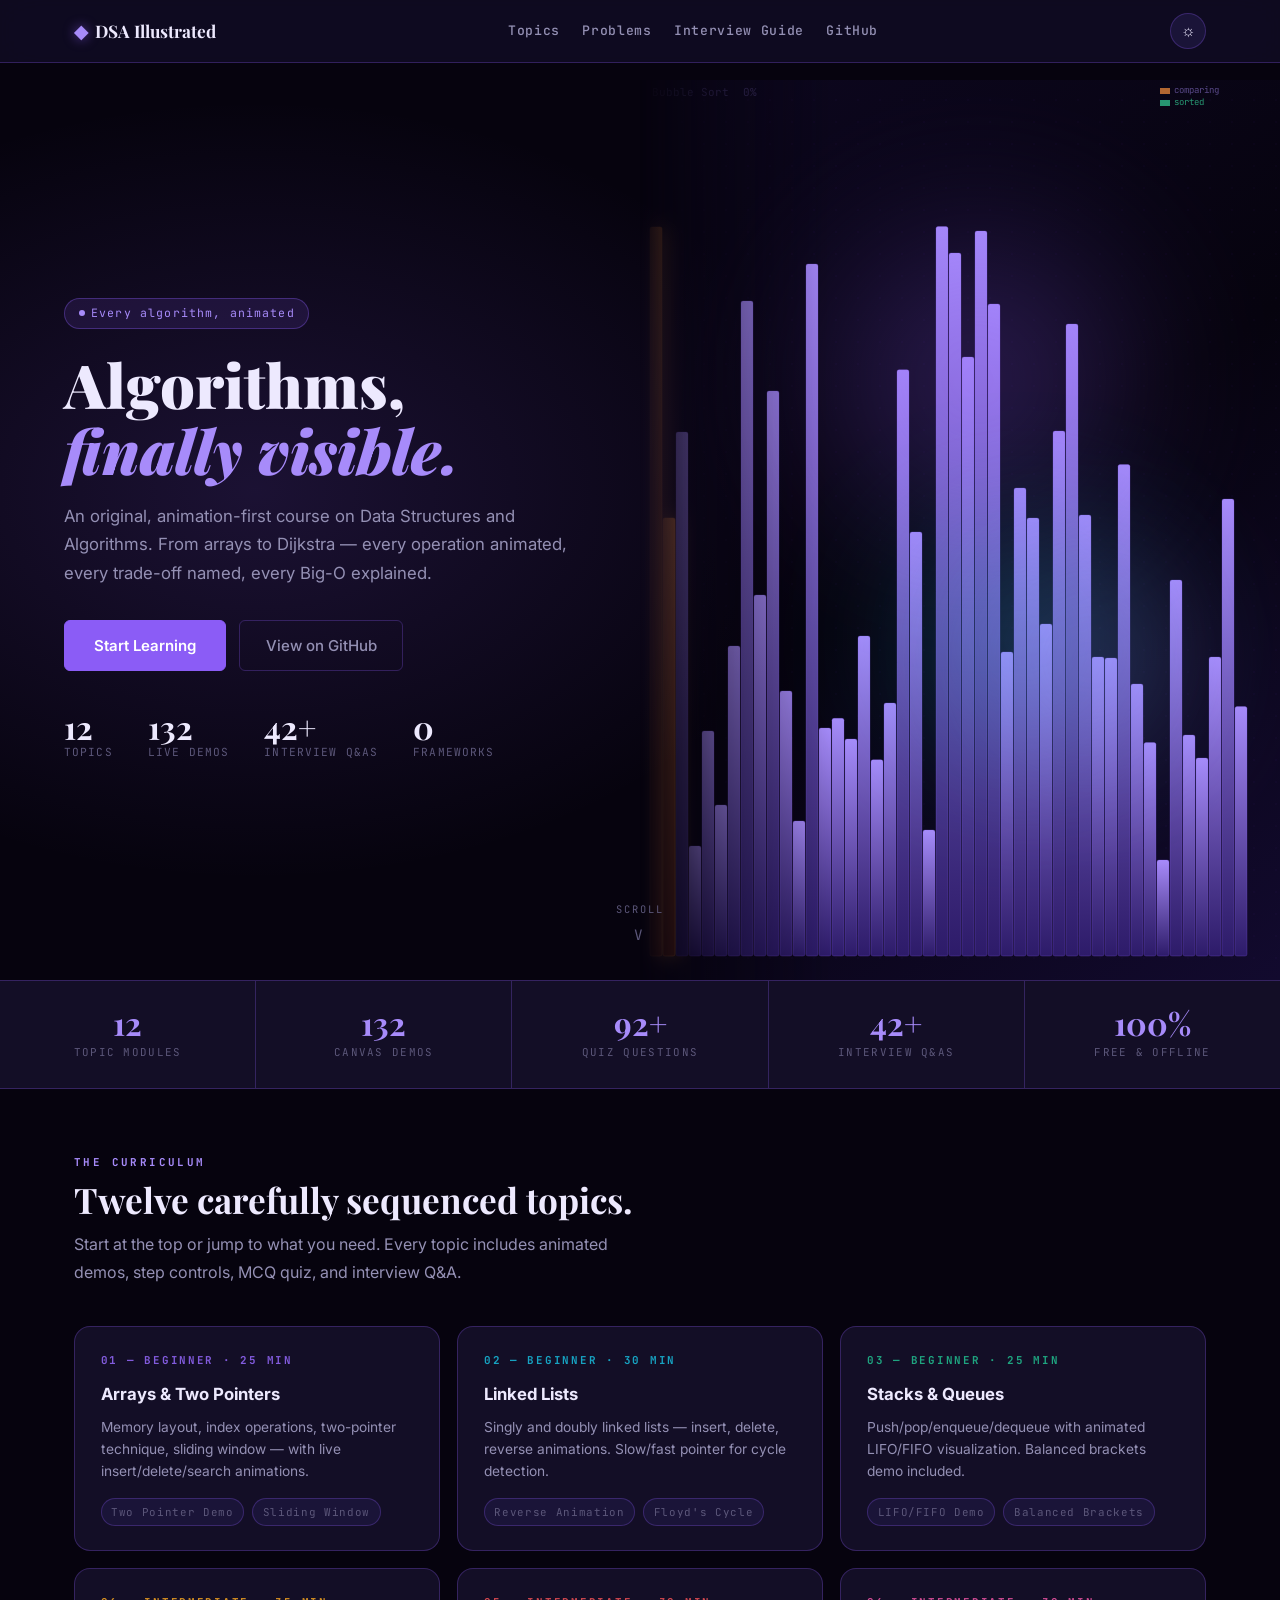
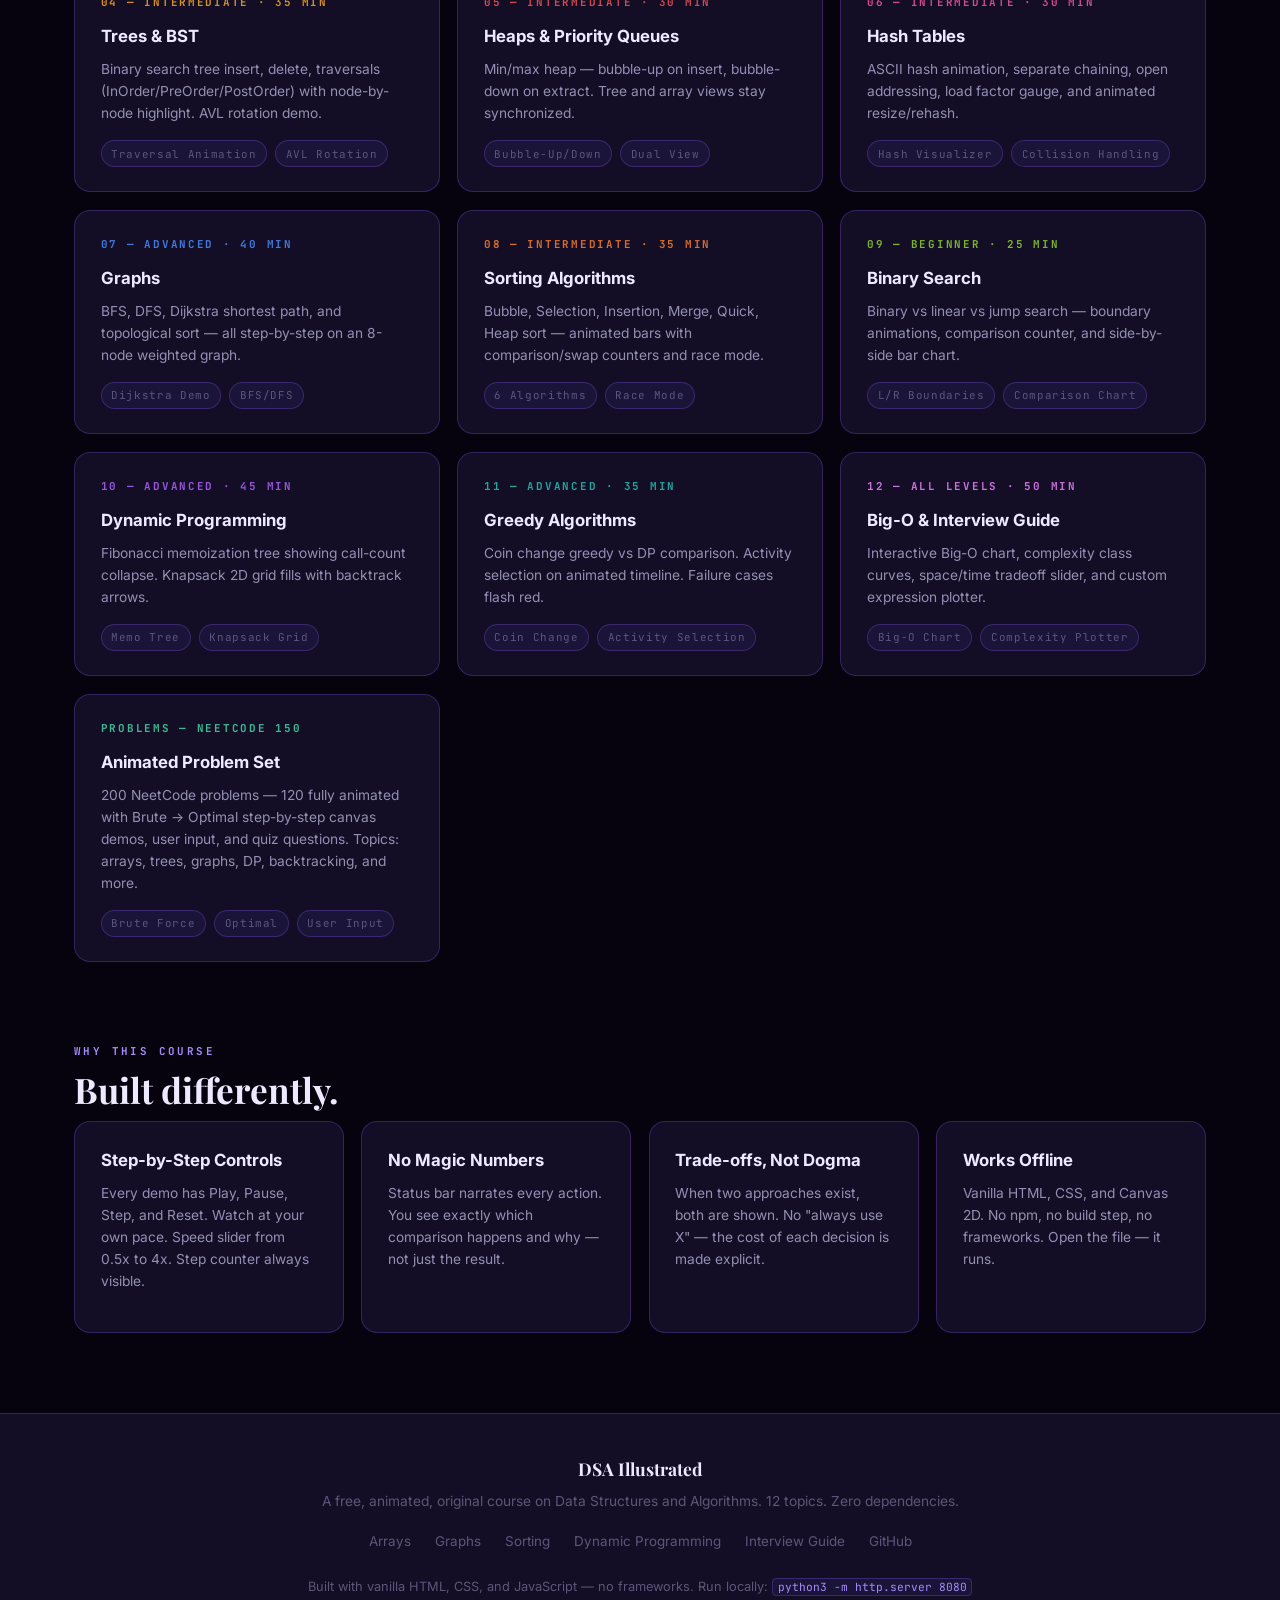
==== index.html @ a9638abc "Add P111–P120: Batch 2 — Trees, Linked List, Backtracking, Heap, Deque Validate BST, LCA Binary Tree" ====
<!DOCTYPE html>
<html lang="en">
<head>
  <meta charset="UTF-8">
  <meta name="viewport" content="width=device-width, initial-scale=1.0">
  <title>DSA Illustrated — Interactive Data Structures &amp; Algorithms Course</title>
  <meta name="description" content="Learn DSA through animated canvas demos. 12 topics, every algorithm visualized, step by step. No frameworks.">
  <script>try{var t=localStorage.getItem('dsa-theme')||'dark';document.documentElement.setAttribute('data-theme',t)}catch(e){document.documentElement.setAttribute('data-theme','dark')}</script>
  <link rel="stylesheet" href="css/style.css">
</head>
<body>

<div class="reading-progress" id="reading-progress"></div>

<nav class="navbar">
  <div class="navbar-inner">
    <a class="navbar-brand" href="index.html">
      <span class="brand-icon" style="font-size:1.1rem;color:var(--primary-soft)">&#9670;</span>
      DSA Illustrated
    </a>
    <div class="navbar-links">
      <a href="#topics">Topics</a>
      <a href="problems.html">Problems</a>
      <a href="topics/12-interview-guide.html">Interview Guide</a>
      <a href="https://github.com/sridhar-3009/DSA-Course" target="_blank">GitHub</a>
    </div>
    <div class="navbar-actions">
      <button class="btn-icon" id="theme-toggle" title="Toggle theme">&#9788;</button>
    </div>
  </div>
</nav>

<section class="hero">
  <div class="hero-inner">
    <div class="hero-badge">
      <span class="hero-badge-dot"></span>
      Every algorithm, animated
    </div>
    <h1>Algorithms,<br><em>finally visible.</em></h1>
    <p class="hero-sub">An original, animation-first course on Data Structures and Algorithms. From arrays to Dijkstra — every operation animated, every trade-off named, every Big-O explained.</p>
    <div class="hero-ctas">
      <a href="#topics" class="btn-primary">Start Learning</a>
      <a href="https://github.com/sridhar-3009/DSA-Course" class="btn-outline" target="_blank">View on GitHub</a>
    </div>
    <div class="hero-stats">
      <div>
        <div class="hero-stat-val">12</div>
        <div class="hero-stat-label">Topics</div>
      </div>
      <div>
        <div class="hero-stat-val">132</div>
        <div class="hero-stat-label">Live Demos</div>
      </div>
      <div>
        <div class="hero-stat-val">42+</div>
        <div class="hero-stat-label">Interview Q&amp;As</div>
      </div>
      <div>
        <div class="hero-stat-val">0</div>
        <div class="hero-stat-label">Frameworks</div>
      </div>
    </div>
  </div>
  <div class="hero-3d-panel">
    <canvas id="hero-canvas" aria-hidden="true"></canvas>
    <div class="hero-orbs" aria-hidden="true">
      <div class="hero-orb orb-1"></div>
      <div class="hero-orb orb-2"></div>
      <div class="hero-orb orb-3"></div>
    </div>
  </div>
  <div class="scroll-hint">Scroll</div>
</section>

<div class="stats-bar">
  <div class="stat-item"><span class="stat-num">12</span><span class="stat-txt">Topic Modules</span></div>
  <div class="stat-item"><span class="stat-num">132</span><span class="stat-txt">Canvas Demos</span></div>
  <div class="stat-item"><span class="stat-num">92+</span><span class="stat-txt">Quiz Questions</span></div>
  <div class="stat-item"><span class="stat-num">42+</span><span class="stat-txt">Interview Q&amp;As</span></div>
  <div class="stat-item"><span class="stat-num">100%</span><span class="stat-txt">Free &amp; Offline</span></div>
</div>

<section class="curriculum-section" id="topics">
  <div class="curriculum-label">The Curriculum</div>
  <h2 class="curriculum-title">Twelve carefully sequenced topics.</h2>
  <p class="curriculum-sub">Start at the top or jump to what you need. Every topic includes animated demos, step controls, MCQ quiz, and interview Q&amp;A.</p>

  <div class="course-grid">

    <a href="topics/01-arrays.html" class="course-card" style="--card-color:#8B5CF6">
      <div class="card-num">01 &mdash; Beginner &middot; 25 min</div>
      <div class="card-title">Arrays &amp; Two Pointers</div>
      <p class="card-desc">Memory layout, index operations, two-pointer technique, sliding window — with live insert/delete/search animations.</p>
      <div class="card-meta">
        <span class="card-tag">Two Pointer Demo</span>
        <span class="card-tag">Sliding Window</span>
      </div>
    </a>

    <a href="topics/02-linked-list.html" class="course-card" style="--card-color:#06B6D4">
      <div class="card-num">02 &mdash; Beginner &middot; 30 min</div>
      <div class="card-title">Linked Lists</div>
      <p class="card-desc">Singly and doubly linked lists — insert, delete, reverse animations. Slow/fast pointer for cycle detection.</p>
      <div class="card-meta">
        <span class="card-tag">Reverse Animation</span>
        <span class="card-tag">Floyd's Cycle</span>
      </div>
    </a>

    <a href="topics/03-stack-queue.html" class="course-card" style="--card-color:#10B981">
      <div class="card-num">03 &mdash; Beginner &middot; 25 min</div>
      <div class="card-title">Stacks &amp; Queues</div>
      <p class="card-desc">Push/pop/enqueue/dequeue with animated LIFO/FIFO visualization. Balanced brackets demo included.</p>
      <div class="card-meta">
        <span class="card-tag">LIFO/FIFO Demo</span>
        <span class="card-tag">Balanced Brackets</span>
      </div>
    </a>

    <a href="topics/04-trees.html" class="course-card" style="--card-color:#F59E0B">
      <div class="card-num">04 &mdash; Intermediate &middot; 35 min</div>
      <div class="card-title">Trees &amp; BST</div>
      <p class="card-desc">Binary search tree insert, delete, traversals (InOrder/PreOrder/PostOrder) with node-by-node highlight. AVL rotation demo.</p>
      <div class="card-meta">
        <span class="card-tag">Traversal Animation</span>
        <span class="card-tag">AVL Rotation</span>
      </div>
    </a>

    <a href="topics/05-heaps.html" class="course-card" style="--card-color:#EF4444">
      <div class="card-num">05 &mdash; Intermediate &middot; 30 min</div>
      <div class="card-title">Heaps &amp; Priority Queues</div>
      <p class="card-desc">Min/max heap — bubble-up on insert, bubble-down on extract. Tree and array views stay synchronized.</p>
      <div class="card-meta">
        <span class="card-tag">Bubble-Up/Down</span>
        <span class="card-tag">Dual View</span>
      </div>
    </a>

    <a href="topics/06-hash-tables.html" class="course-card" style="--card-color:#EC4899">
      <div class="card-num">06 &mdash; Intermediate &middot; 30 min</div>
      <div class="card-title">Hash Tables</div>
      <p class="card-desc">ASCII hash animation, separate chaining, open addressing, load factor gauge, and animated resize/rehash.</p>
      <div class="card-meta">
        <span class="card-tag">Hash Visualizer</span>
        <span class="card-tag">Collision Handling</span>
      </div>
    </a>

    <a href="topics/07-graphs.html" class="course-card" style="--card-color:#3B82F6">
      <div class="card-num">07 &mdash; Advanced &middot; 40 min</div>
      <div class="card-title">Graphs</div>
      <p class="card-desc">BFS, DFS, Dijkstra shortest path, and topological sort — all step-by-step on an 8-node weighted graph.</p>
      <div class="card-meta">
        <span class="card-tag">Dijkstra Demo</span>
        <span class="card-tag">BFS/DFS</span>
      </div>
    </a>

    <a href="topics/08-sorting.html" class="course-card" style="--card-color:#F97316">
      <div class="card-num">08 &mdash; Intermediate &middot; 35 min</div>
      <div class="card-title">Sorting Algorithms</div>
      <p class="card-desc">Bubble, Selection, Insertion, Merge, Quick, Heap sort — animated bars with comparison/swap counters and race mode.</p>
      <div class="card-meta">
        <span class="card-tag">6 Algorithms</span>
        <span class="card-tag">Race Mode</span>
      </div>
    </a>

    <a href="topics/09-binary-search.html" class="course-card" style="--card-color:#84CC16">
      <div class="card-num">09 &mdash; Beginner &middot; 25 min</div>
      <div class="card-title">Binary Search</div>
      <p class="card-desc">Binary vs linear vs jump search — boundary animations, comparison counter, and side-by-side bar chart.</p>
      <div class="card-meta">
        <span class="card-tag">L/R Boundaries</span>
        <span class="card-tag">Comparison Chart</span>
      </div>
    </a>

    <a href="topics/10-dynamic-programming.html" class="course-card" style="--card-color:#A855F7">
      <div class="card-num">10 &mdash; Advanced &middot; 45 min</div>
      <div class="card-title">Dynamic Programming</div>
      <p class="card-desc">Fibonacci memoization tree showing call-count collapse. Knapsack 2D grid fills with backtrack arrows.</p>
      <div class="card-meta">
        <span class="card-tag">Memo Tree</span>
        <span class="card-tag">Knapsack Grid</span>
      </div>
    </a>

    <a href="topics/11-greedy.html" class="course-card" style="--card-color:#14B8A6">
      <div class="card-num">11 &mdash; Advanced &middot; 35 min</div>
      <div class="card-title">Greedy Algorithms</div>
      <p class="card-desc">Coin change greedy vs DP comparison. Activity selection on animated timeline. Failure cases flash red.</p>
      <div class="card-meta">
        <span class="card-tag">Coin Change</span>
        <span class="card-tag">Activity Selection</span>
      </div>
    </a>

    <a href="topics/12-interview-guide.html" class="course-card" style="--card-color:#E879F9">
      <div class="card-num">12 &mdash; All Levels &middot; 50 min</div>
      <div class="card-title">Big-O &amp; Interview Guide</div>
      <p class="card-desc">Interactive Big-O chart, complexity class curves, space/time tradeoff slider, and custom expression plotter.</p>
      <div class="card-meta">
        <span class="card-tag">Big-O Chart</span>
        <span class="card-tag">Complexity Plotter</span>
      </div>
    </a>

    <a href="problems.html" class="course-card" style="--card-color:#34D399">
      <div class="card-num">Problems &mdash; NeetCode 150</div>
      <div class="card-title">Animated Problem Set</div>
      <p class="card-desc">200 NeetCode problems — 120 fully animated with Brute → Optimal step-by-step canvas demos, user input, and quiz questions. Topics: arrays, trees, graphs, DP, backtracking, and more.</p>
      <div class="card-meta">
        <span class="card-tag">Brute Force</span>
        <span class="card-tag">Optimal</span>
        <span class="card-tag">User Input</span>
      </div>
    </a>

  </div>
</section>

<section class="curriculum-section" style="padding-top:0">
  <div class="curriculum-label">Why This Course</div>
  <h2 class="curriculum-title">Built differently.</h2>
  <div class="course-grid" style="grid-template-columns:repeat(auto-fill,minmax(240px,1fr))">
    <div class="course-card" style="--card-color:#8B5CF6">
      <div class="card-title">Step-by-Step Controls</div>
      <p class="card-desc">Every demo has Play, Pause, Step, and Reset. Watch at your own pace. Speed slider from 0.5x to 4x. Step counter always visible.</p>
    </div>
    <div class="course-card" style="--card-color:#8B5CF6">
      <div class="card-title">No Magic Numbers</div>
      <p class="card-desc">Status bar narrates every action. You see exactly which comparison happens and why — not just the result.</p>
    </div>
    <div class="course-card" style="--card-color:#8B5CF6">
      <div class="card-title">Trade-offs, Not Dogma</div>
      <p class="card-desc">When two approaches exist, both are shown. No "always use X" — the cost of each decision is made explicit.</p>
    </div>
    <div class="course-card" style="--card-color:#8B5CF6">
      <div class="card-title">Works Offline</div>
      <p class="card-desc">Vanilla HTML, CSS, and Canvas 2D. No npm, no build step, no frameworks. Open the file — it runs.</p>
    </div>
  </div>
</section>

<footer class="site-footer">
  <div class="footer-brand">DSA Illustrated</div>
  <p class="footer-sub">A free, animated, original course on Data Structures and Algorithms. 12 topics. Zero dependencies.</p>
  <div class="footer-links">
    <a href="topics/01-arrays.html">Arrays</a>
    <a href="topics/07-graphs.html">Graphs</a>
    <a href="topics/08-sorting.html">Sorting</a>
    <a href="topics/10-dynamic-programming.html">Dynamic Programming</a>
    <a href="topics/12-interview-guide.html">Interview Guide</a>
    <a href="https://github.com/sridhar-3009/DSA-Course" target="_blank">GitHub</a>
  </div>
  <p style="margin-top:1.4rem;font-size:0.8rem;color:var(--text-muted)">
    Built with vanilla HTML, CSS, and JavaScript &mdash; no frameworks.
    Run locally: <code>python3 -m http.server 8080</code>
  </p>
</footer>

<script src="js/main.js"></script>
</body>
</html>
---- css/style.css ----
/* =============================================================
   DSA Illustrated — style.css  v1.0
   Animation-first dark course. Primary #8B5CF6 violet.
   Playfair Display + Inter + JetBrains Mono.
   ============================================================= */
@import url('https://fonts.googleapis.com/css2?family=Playfair+Display:ital,wght@0,400;0,600;0,700;0,900;1,400;1,700&family=Inter:wght@300;400;500;600;700&family=JetBrains+Mono:wght@300;400;500;700&display=swap');

:root {
  --bg:          #06030e;
  --surface:     #130e26;
  --surface-2:   #1a1438;
  --surface-3:   #22184a;
  --primary:        #8B5CF6;
  --primary-soft:   #A78BFA;
  --primary-faint:  rgba(139,92,246,0.12);
  --secondary:  #F59E0B;
  --accent:     #10B981;
  --error:      #EF4444;
  --text:       #EDE9FE;
  --text-soft:  #9490B4;
  --text-muted: #5C577A;
  --border:         rgba(139,92,246,0.28);
  --border-hi:      rgba(167,139,250,0.55);
  --shadow-sm:  0 2px 10px rgba(0,0,0,0.6);
  --shadow-md:  0 8px 28px rgba(0,0,0,0.7);
  --shadow-lg:  0 20px 56px rgba(139,92,246,0.28);
  --glow:       0 0 20px rgba(139,92,246,0.4);
  --font-display: 'Playfair Display', Georgia, serif;
  --font-head:    'Playfair Display', Georgia, serif;
  --font-body:    'Inter', system-ui, sans-serif;
  --font-code:    'JetBrains Mono', 'Fira Code', monospace;
  --font-mono:    'JetBrains Mono', 'Fira Code', monospace;
  --radius:    10px;
  --radius-sm: 6px;
  --radius-lg: 16px;
  --transition: 0.3s cubic-bezier(0.22,1,0.36,1);
  --topic-color: #8B5CF6;
}

[data-theme="light"] {
  --bg:        #f5f3ff;
  --surface:   #ffffff;
  --surface-2: #f0ecff;
  --surface-3: #e8e3fa;
  --border:    rgba(139,92,246,0.18);
  --border-hi: rgba(139,92,246,0.4);
  --text:      #1a1535;
  --text-soft: #4a4668;
  --text-muted:#8884a0;
  --shadow-sm: 0 2px 8px rgba(33,29,53,0.07);
  --shadow-md: 0 8px 24px rgba(33,29,53,0.11);
  --shadow-lg: 0 20px 48px rgba(139,92,246,0.16);
  --primary-faint: rgba(139,92,246,0.08);
  --glow:      0 0 16px rgba(139,92,246,0.2);
}

*, *::before, *::after { box-sizing: border-box; margin: 0; padding: 0; }
html { scroll-behavior: smooth; }
body {
  font-family: var(--font-body);
  background: var(--bg);
  color: var(--text);
  line-height: 1.72;
  -webkit-font-smoothing: antialiased;
  overflow-x: hidden;
  transition: background 0.4s ease, color 0.4s ease;
}
h1,h2,h3,h4 { font-family: var(--font-head); line-height: 1.2; }
a { color: var(--primary-soft); text-decoration: none; }
a:hover { color: var(--primary-soft); }
img,svg { max-width: 100%; }
table { border-collapse: collapse; width: 100%; }
code {
  font-family: var(--font-mono); font-size: 0.88em;
  background: var(--surface-2); border: 1px solid var(--border);
  padding: 0.1em 0.4em; border-radius: 4px; color: var(--primary-soft);
}
::selection { background: var(--primary); color: #fff; }

.reading-progress {
  position: fixed; top: 0; left: 0;
  height: 2px; width: 0%;
  background: linear-gradient(90deg, var(--primary), var(--secondary));
  z-index: 1001;
  border-radius: 0 2px 2px 0;
  box-shadow: 0 0 14px var(--primary), 0 0 28px rgba(139,92,246,0.4);
  transition: width 80ms linear;
}

.navbar {
  position: fixed; top: 0; left: 0; right: 0; z-index: 1000;
  background: color-mix(in srgb, var(--surface) 72%, transparent);
  backdrop-filter: blur(20px) saturate(180%);
  -webkit-backdrop-filter: blur(20px) saturate(180%);
  border-bottom: 1px solid var(--border);
  transition: background var(--transition);
}
.navbar-inner {
  max-width: 1180px; margin: 0 auto;
  padding: 0.8rem 1.5rem;
  display: flex; align-items: center; justify-content: space-between; gap: 1rem;
}
.navbar-brand {
  font-family: var(--font-head); font-weight: 700; font-size: 1.08rem;
  color: var(--text); display: flex; align-items: center; gap: 0.45rem;
  white-space: nowrap;
}
.brand-icon { filter: drop-shadow(0 0 6px rgba(139,92,246,0.6)); }
.navbar-links { display: flex; align-items: center; gap: 1.4rem; }
.navbar-links a {
  font-family: var(--font-mono); font-size: 0.82rem; letter-spacing: 0.05em;
  color: var(--text-soft); font-weight: 500;
  transition: color var(--transition);
  position: relative;
}
.navbar-links a::after {
  content: ''; position: absolute; left: 0; bottom: -3px;
  width: 0; height: 1px; background: var(--primary-soft);
  transition: width var(--transition);
}
.navbar-links a:hover { color: var(--primary-soft); }
.navbar-links a:hover::after { width: 100%; }
.btn-icon {
  background: var(--surface-2); border: 1px solid var(--border);
  border-radius: 50%; width: 36px; height: 36px; cursor: pointer;
  display: grid; place-items: center; font-size: 1rem;
  transition: transform var(--transition), box-shadow var(--transition);
  color: var(--text);
}
.btn-icon:hover { transform: rotate(22deg) scale(1.1); box-shadow: 0 0 14px var(--primary); }

.reveal {
  opacity: 0;
  transform: translateY(28px);
  transition: opacity 0.65s ease, transform 0.65s cubic-bezier(0.22,1,0.36,1);
}
.reveal.visible { opacity: 1; transform: none; }

.container {
  max-width: 820px; margin: 0 auto; padding: 0 1.4rem;
  padding-top: 5rem;
}

.breadcrumb {
  font-family: var(--font-mono); font-size: 0.72rem; letter-spacing: 0.08em;
  color: var(--text-muted); margin: 1.2rem 0 0.6rem;
}
.breadcrumb a { color: var(--text-muted); }
.breadcrumb a:hover { color: var(--primary-soft); }
.breadcrumb-sep { margin: 0 0.4rem; opacity: 0.5; }

.topic-header {
  padding: 2rem 0 1.6rem;
  border-bottom: 1px solid var(--border);
  margin-bottom: 2.4rem;
}
.topic-badge {
  display: inline-block;
  font-family: var(--font-mono); font-size: 0.68rem; font-weight: 700;
  letter-spacing: 0.22em; text-transform: uppercase;
  color: var(--topic-color);
  background: color-mix(in srgb, var(--topic-color) 12%, transparent);
  border: 1px solid color-mix(in srgb, var(--topic-color) 35%, transparent);
  padding: 0.25rem 0.8rem; border-radius: 999px; margin-bottom: 0.9rem;
}
.topic-header h1 {
  font-size: clamp(2rem, 5vw, 3.2rem);
  font-weight: 700; line-height: 1.1;
  color: var(--text); margin-bottom: 0.7rem;
}
.topic-header h1 .accent { color: var(--topic-color); font-style: italic; }
.subtitle {
  font-size: 1.05rem; color: var(--text-soft); line-height: 1.7;
  max-width: 66ch; margin-bottom: 1rem;
}
.topic-meta { display: flex; gap: 0.5rem; flex-wrap: wrap; margin: 0.8rem 0; }
.tag {
  font-family: var(--font-mono); font-size: 0.73rem; letter-spacing: 0.06em;
  color: var(--text-soft); background: var(--surface-2);
  border: 1px solid var(--border); padding: 0.25rem 0.7rem;
  border-radius: 999px;
}
.company-badges { display: flex; flex-wrap: wrap; gap: 0.5rem; margin: 0.8rem 0; }
.badge {
  font-family: var(--font-mono); font-size: 0.72rem; font-weight: 600;
  letter-spacing: 0.05em; color: var(--text-soft);
  background: var(--surface-2); border: 1px solid var(--border);
  padding: 0.28rem 0.72rem; border-radius: 999px;
  transition: border-color var(--transition), color var(--transition);
}
.badge:hover { border-color: var(--primary-soft); color: var(--primary-soft); }

.at-a-glance {
  background: var(--primary-faint);
  border: 1px solid var(--border-hi);
  border-radius: var(--radius);
  padding: 1.4rem 1.6rem;
  margin: 0 0 2.2rem;
}
.at-a-glance h3 {
  font-family: var(--font-mono); font-size: 0.75rem; letter-spacing: 0.18em;
  text-transform: uppercase; color: var(--primary-soft); margin-bottom: 0.85rem;
}
.at-a-glance ul { list-style: none; display: flex; flex-direction: column; gap: 0.45rem; }
.at-a-glance li {
  font-size: 0.93rem; color: var(--text-soft); line-height: 1.6;
  padding-left: 1.2em; position: relative;
}
.at-a-glance li::before { content: '->'; position: absolute; left: 0; color: var(--primary-soft); font-weight: 700; font-family: var(--font-mono); font-size: 0.75rem; top: 0.15em; }
.at-a-glance li strong { color: var(--text); }

.section-block { margin: 2.8rem 0; }
.section-block h2 {
  font-size: 1.65rem; font-weight: 700; color: var(--text);
  margin-bottom: 0.9rem; padding-bottom: 0.55rem;
  border-bottom: 1px solid var(--border);
}
.section-block h3 {
  font-size: 1.1rem; font-weight: 600; color: var(--text); margin: 1.4rem 0 0.5rem;
}
.section-block p {
  color: var(--text-soft); font-size: 0.97rem; line-height: 1.78; margin-bottom: 0.85rem;
}
.section-block p strong { color: var(--text); }

.section-label {
  font-family: var(--font-mono); font-size: 0.68rem; font-weight: 700;
  letter-spacing: 0.22em; text-transform: uppercase;
  color: var(--topic-color); margin: 2.8rem 0 0.6rem;
}
.section-title {
  font-size: 1.65rem; font-weight: 700; margin-bottom: 1rem;
  padding-bottom: 0.55rem; border-bottom: 1px solid var(--border);
}
.section-desc { color: var(--text-soft); font-size: 0.96rem; margin-bottom: 1.4rem; line-height: 1.7; }

.mini-cards {
  display: grid;
  grid-template-columns: repeat(auto-fill, minmax(210px,1fr));
  gap: 1rem; margin: 1.2rem 0 2rem;
}
.mini-card {
  background: var(--surface); border: 1px solid var(--border);
  border-radius: var(--radius); padding: 1.2rem;
  transition: border-color var(--transition), box-shadow var(--transition), transform 0.2s ease;
}
.mini-card:hover {
  border-color: color-mix(in srgb, var(--topic-color) 60%, transparent);
  box-shadow: 0 4px 20px color-mix(in srgb, var(--topic-color) 18%, transparent);
  transform: translateY(-3px);
}
.mini-card h4 { font-size: 0.96rem; font-weight: 600; margin-bottom: 0.4rem; }
.mini-card p { font-size: 0.86rem; color: var(--text-soft); line-height: 1.65; margin: 0; }

.steps { display: flex; flex-direction: column; gap: 0.9rem; margin: 1.2rem 0 2rem; }
.step-item {
  display: flex; align-items: flex-start; gap: 1rem;
  background: var(--surface); border: 1px solid var(--border);
  border-radius: var(--radius-sm); padding: 1.1rem 1.2rem;
  transition: border-color var(--transition), box-shadow var(--transition);
}
.step-item:hover {
  border-color: color-mix(in srgb, var(--topic-color) 50%, transparent);
  box-shadow: 0 2px 14px color-mix(in srgb, var(--topic-color) 12%, transparent);
}
.step-num {
  flex: none; width: 34px; height: 34px; border-radius: 50%;
  background: color-mix(in srgb, var(--topic-color) 18%, transparent);
  border: 1.5px solid color-mix(in srgb, var(--topic-color) 45%, transparent);
  color: var(--topic-color);
  font-family: var(--font-mono); font-size: 0.82rem; font-weight: 700;
  display: flex; align-items: center; justify-content: center;
  margin-top: 0.1rem;
}
.step-item > div:not(.step-num) { flex: 1; min-width: 0; }
.step-item h4 { font-size: 0.97rem; font-weight: 600; margin-bottom: 0.3rem; }
.step-item p { font-size: 0.88rem; color: var(--text-soft); line-height: 1.65; margin: 0; }

.diagram-box {
  background: color-mix(in srgb, var(--surface) 90%, transparent);
  border: 1px solid var(--border); border-radius: var(--radius);
  padding: 1.4rem; margin: 1.4rem 0; overflow-x: auto;
  transition: border-color 0.25s, box-shadow 0.25s;
}
.diagram-box:hover {
  border-color: rgba(139,92,246,0.5);
  box-shadow: 0 8px 32px rgba(139,92,246,0.14), inset 0 1px 0 rgba(255,255,255,0.04);
}
.diagram-box svg { display: block; max-width: 100%; margin: 0 auto; }
.diagram-caption {
  font-family: var(--font-mono); font-size: 0.75rem; letter-spacing: 0.04em;
  color: var(--text-muted); text-align: center; margin-top: 0.85rem;
}

.code-block {
  background: #06030e; border: 1px solid var(--border);
  border-radius: var(--radius); margin: 1.4rem 0; overflow: hidden;
}
.cb-header {
  display: flex; align-items: center; gap: 0.6rem;
  padding: 0.5rem 1rem; background: var(--surface-2);
  border-bottom: 1px solid var(--border);
}
.cb-dots { display: flex; gap: 5px; }
.cb-dot { width: 11px; height: 11px; border-radius: 50%; }
.cb-dot:nth-child(1) { background: #FF5F57; }
.cb-dot:nth-child(2) { background: #FFBD2E; }
.cb-dot:nth-child(3) { background: #28C940; }
.cb-lang {
  font-family: var(--font-mono); font-size: 0.73rem; letter-spacing: 0.08em;
  color: var(--text-muted); text-transform: uppercase;
}
.code-block pre {
  padding: 1.2rem 1.4rem; font-family: var(--font-mono);
  font-size: 0.84rem; line-height: 1.72; overflow-x: auto; color: #b8b1d6;
}
.code-block .kw  { color: #c792ea; }
.code-block .fn  { color: #82aaff; }
.code-block .str { color: #c3e88d; }
.code-block .num { color: #f78c6c; }
.code-block .cmt { color: #546e7a; font-style: italic; }

.table-wrap { overflow-x: auto; margin: 1.2rem 0; border: 1px solid var(--border); border-radius: var(--radius); }
.compare-table { width: 100%; border-collapse: collapse; font-size: 0.88rem; }
.compare-table thead tr { background: var(--surface-2); }
.compare-table th {
  padding: 0.65rem 0.9rem; text-align: left;
  font-family: var(--font-mono); font-size: 0.72rem; letter-spacing: 0.1em;
  text-transform: uppercase; color: var(--primary-soft); font-weight: 600;
  border-bottom: 1px solid var(--border);
}
.compare-table td {
  padding: 0.62rem 0.9rem; color: var(--text-soft);
  border-bottom: 1px solid rgba(139,92,246,0.1);
  vertical-align: top;
}
.compare-table tr:last-child td { border-bottom: none; }
.compare-table tr:hover td { background: var(--primary-faint); }

.callout {
  display: flex; align-items: flex-start; gap: 0.85rem;
  border: 1px solid var(--border); border-radius: var(--radius-sm);
  padding: 1rem 1.1rem; margin: 1.2rem 0; background: var(--surface);
}
.callout p { font-size: 0.9rem; color: var(--text-soft); margin: 0; line-height: 1.65; }
.callout p strong { color: var(--text); }
.callout.warn { border-color: rgba(245,158,11,0.4); background: rgba(245,158,11,0.05); }
.callout.tip  { border-color: rgba(16,185,129,0.4);  background: rgba(16,185,129,0.05); }
.callout.info { border-color: var(--border-hi);       background: var(--primary-faint); }

/* ── Demo shell ─────────────────────────────────────────────── */
.demo-section {
  background: var(--surface); border: 1px solid var(--border);
  border-radius: var(--radius); overflow: hidden; margin: 1.8rem 0;
  box-shadow: 0 4px 28px rgba(0,0,0,0.5), inset 0 1px 0 rgba(255,255,255,0.04);
}
.demo-header {
  display: flex; align-items: center; justify-content: space-between; gap: 0.8rem;
  padding: 0.75rem 1.2rem; background: var(--surface-2);
  border-bottom: 1px solid var(--border); flex-wrap: wrap;
}
.demo-header h3 {
  font-family: var(--font-mono); font-size: 0.85rem; font-weight: 500;
  letter-spacing: 0.05em; color: var(--text-soft); margin: 0;
}
.demo-controls { display: flex; gap: 0.5rem; flex-wrap: wrap; align-items: center; }
.demo-btn {
  font-family: var(--font-mono); font-size: 0.78rem; letter-spacing: 0.05em;
  padding: 0.4rem 0.85rem; border-radius: var(--radius-sm);
  border: 1px solid var(--border); background: var(--surface-3);
  color: var(--text-soft); cursor: pointer;
  transition: border-color var(--transition), color var(--transition), box-shadow var(--transition);
}
.demo-btn:hover { border-color: var(--primary-soft); color: var(--primary-soft); box-shadow: 0 0 10px rgba(139,92,246,0.2); }
.demo-btn.active { border-color: var(--primary-soft); color: var(--primary-soft); background: rgba(139,92,246,0.12); }
.demo-canvas-wrap {
  display: flex; align-items: center; justify-content: center;
  background: #06030e; min-height: 320px; padding: 1rem;
  position: relative; overflow: hidden;
}
.demo-canvas-wrap canvas { border-radius: 4px; display: block; }
.demo-hint {
  padding: 0.65rem 1.2rem;
  font-family: var(--font-mono); font-size: 0.73rem; letter-spacing: 0.04em;
  color: var(--text-muted); border-top: 1px solid var(--border);
  background: var(--surface-2);
}
.demo-input {
  font-family: var(--font-mono); font-size: 0.83rem;
  background: var(--surface-3); border: 1px solid var(--border);
  color: var(--text); border-radius: var(--radius-sm);
  padding: 0.38rem 0.7rem; outline: none; width: 72px;
  transition: border-color var(--transition);
}
.demo-input:focus { border-color: var(--primary-soft); box-shadow: 0 0 0 3px rgba(139,92,246,0.15); }

/* ── Algo controls (Play/Pause/Step/Reset + speed + counter) ── */
.algo-controls{display:flex;align-items:center;gap:0.6rem;flex-wrap:wrap;padding:0.6rem 1rem;background:var(--surface-2);border-bottom:1px solid var(--border)}
.algo-btn{background:var(--surface-3);border:1px solid var(--border);
  color:var(--text);padding:0.4rem 0.9rem;border-radius:var(--radius-sm);
  cursor:pointer;font-family:var(--font-code);font-size:0.78rem;font-weight:700;
  transition:border-color var(--transition),color var(--transition),background var(--transition)}
.algo-btn:hover{border-color:var(--primary-soft);color:var(--primary-soft)}
.algo-btn.active{background:rgba(139,92,246,0.2);border-color:var(--primary);color:#A78BFA}
.algo-btn:disabled{opacity:0.4;cursor:not-allowed}
.speed-wrap{display:flex;align-items:center;gap:0.4rem;font-family:var(--font-mono);font-size:0.72rem;color:var(--text-muted)}
.speed-wrap input[type=range]{width:70px;accent-color:var(--primary)}
.step-counter{font-family:var(--font-code);font-size:0.8rem;color:var(--text-muted);
  background:var(--surface-2);padding:0.3rem 0.7rem;border-radius:var(--radius-sm);
  border:1px solid var(--border)}
.status-bar{font-family:var(--font-code);font-size:0.75rem;color:var(--primary-soft);
  padding:0.4rem 1rem;background:var(--surface-2);border-top:1px solid var(--border);
  min-height:2rem}

/* ── Quiz ───────────────────────────────────────────────────── */
.quiz-section { display: flex; flex-direction: column; gap: 1.8rem; margin: 1.4rem 0 2rem; }
.quiz-question {
  background: var(--surface); border: 1px solid var(--border);
  border-radius: var(--radius); padding: 1.4rem 1.6rem;
  transition: border-color var(--transition);
}
.quiz-question:hover { border-color: var(--border-hi); }
.quiz-q-num {
  font-family: var(--font-mono); font-size: 0.68rem; letter-spacing: 0.14em;
  text-transform: uppercase; color: var(--primary-soft); margin-bottom: 0.55rem;
}
.quiz-q-text { font-size: 1rem; font-weight: 600; margin-bottom: 1rem; color: var(--text); line-height: 1.5; }
.quiz-options { display: flex; flex-direction: column; gap: 0.55rem; }
.quiz-option {
  display: flex; align-items: flex-start; gap: 0.75rem;
  padding: 0.75rem 1rem;
  background: var(--surface-2); border: 1px solid var(--border);
  border-radius: var(--radius-sm); cursor: pointer;
  font-size: 0.92rem; color: var(--text-soft); line-height: 1.55;
  transition: border-color var(--transition), background var(--transition);
  user-select: none;
}
.quiz-option:hover { border-color: var(--primary-soft); background: var(--primary-faint); }
.quiz-option.correct { border-color: #10B981; background: rgba(16,185,129,0.1); color: var(--text); }
.quiz-option.wrong   { border-color: #EF4444; background: rgba(239,68,68,0.1);  color: var(--text-muted); }
.quiz-option.disabled { pointer-events: none; }
.opt-letter {
  flex: none; width: 24px; height: 24px; border-radius: 50%;
  background: var(--surface-3); border: 1px solid var(--border);
  font-family: var(--font-mono); font-size: 0.75rem; font-weight: 700;
  display: flex; align-items: center; justify-content: center;
  color: var(--text-muted); margin-top: 0.05rem;
}
.quiz-feedback {
  display: none; margin-top: 1rem; padding: 0.9rem 1.1rem;
  border-radius: var(--radius-sm); font-size: 0.9rem; line-height: 1.65;
}
.quiz-feedback.show { display: block; animation: fadeUp 0.35s ease both; }
.quiz-feedback.correct-fb { background: rgba(16,185,129,0.08); border: 1px solid rgba(16,185,129,0.28); color: #34D399; }
.quiz-feedback.wrong-fb   { background: rgba(239,68,68,0.08);  border: 1px solid rgba(239,68,68,0.28);  color: #F87171; }

/* ── Q&A ─────────────────────────────────────────────────────── */
.qa-section { display: flex; flex-direction: column; gap: 0.6rem; margin: 1.2rem 0 2rem; }
.qa-item {
  background: var(--surface); border: 1px solid var(--border);
  border-radius: var(--radius-sm); overflow: hidden;
  transition: border-color var(--transition);
}
.qa-item:hover, .qa-item.open { border-color: var(--primary-soft); }
.qa-q {
  width: 100%; text-align: left; padding: 0.95rem 1.1rem;
  background: none; border: none; cursor: pointer;
  color: var(--text); font-size: 0.95rem; font-weight: 600;
  line-height: 1.5; font-family: var(--font-body);
  display: flex; align-items: center; justify-content: space-between; gap: 1rem;
}
.qa-chevron {
  flex: none; font-size: 1.1rem; color: var(--primary-soft);
  transition: transform 0.25s ease; display: inline-block;
}
.qa-item.open .qa-chevron { transform: rotate(180deg); }
.qa-a { max-height: 0; overflow: hidden; transition: max-height 0.4s cubic-bezier(0.4,0,0.2,1); }
.qa-item.open .qa-a { max-height: 900px; }
.qa-a-inner {
  padding: 0.2rem 1.1rem 1rem;
  font-size: 0.9rem; color: var(--text-soft); line-height: 1.72;
}
.qa-a-inner strong { color: var(--text); }
.qa-a-inner code { font-size: 0.82em; }

/* ── Anti-patterns ──────────────────────────────────────────── */
.antipatterns { display: flex; flex-direction: column; gap: 0.9rem; margin: 1.2rem 0 2rem; }
.antipattern {
  background: var(--surface); border: 1px solid var(--border);
  border-left: 3px solid #EF4444; border-radius: var(--radius-sm);
  padding: 1rem 1.2rem;
  transition: border-color var(--transition), box-shadow var(--transition);
}
.antipattern:hover { border-left-color: #F87171; box-shadow: 0 4px 16px rgba(239,68,68,0.12); }
.antipattern h4 { font-size: 0.95rem; font-weight: 600; margin-bottom: 0.3rem; color: #F87171; }
.antipattern p  { font-size: 0.88rem; color: var(--text-soft); line-height: 1.65; margin: 0; }

.comparison-grid {
  display: grid; grid-template-columns: repeat(auto-fill, minmax(240px,1fr));
  gap: 1rem; margin: 1.2rem 0 2rem;
}
.comparison-card {
  background: var(--surface); border: 1px solid var(--border);
  border-radius: var(--radius); padding: 1.2rem 1.4rem;
  transition: border-color var(--transition), box-shadow var(--transition);
}
.comparison-card:hover { border-color: var(--primary); box-shadow: 0 4px 20px rgba(139,92,246,0.1); }
.comparison-card h4 { font-family: var(--font-display); font-size: 1rem; margin-bottom: 0.8rem; color: var(--primary-soft); }
.comparison-card ul { padding-left: 1.2rem; margin: 0; }
.comparison-card li { font-size: 0.85rem; color: var(--text-soft); line-height: 1.7; margin-bottom: 0.25rem; }

.info-box {
  background: color-mix(in srgb, var(--primary) 8%, var(--surface));
  border: 1px solid color-mix(in srgb, var(--primary) 30%, var(--border));
  border-radius: var(--radius); padding: 1.2rem 1.5rem; margin: 1.4rem 0 2rem;
}
.info-box h4 { font-size: 0.95rem; font-weight: 600; color: var(--primary-soft); margin-bottom: 0.4rem; }
.info-box p  { font-size: 0.87rem; color: var(--text-soft); line-height: 1.7; margin: 0; }

.reading-links {
  display: grid; grid-template-columns: repeat(auto-fill, minmax(240px,1fr));
  gap: 0.85rem; margin: 1rem 0 2rem;
}
.reading-link {
  display: block; padding: 0.85rem 1rem;
  background: var(--surface); border: 1px solid var(--border);
  border-radius: var(--radius-sm); color: var(--text-soft); font-size: 0.9rem;
  transition: border-color var(--transition), color var(--transition), transform 0.2s ease;
}
.reading-link:hover { border-color: var(--primary-soft); color: var(--primary-soft); transform: translateY(-2px); }

.topic-nav {
  display: flex; justify-content: space-between; gap: 1rem;
  margin: 3rem 0 1.5rem; padding-top: 1.8rem;
  border-top: 1px solid var(--border);
}
.topic-nav-link {
  display: flex; align-items: center; gap: 0.85rem;
  padding: 0.9rem 1.2rem;
  background: var(--surface); border: 1px solid var(--border);
  border-radius: var(--radius); color: var(--text);
  min-width: 140px; max-width: 260px;
  transition: border-color var(--transition), box-shadow var(--transition), transform 0.2s ease;
}
.topic-nav-link:hover {
  border-color: var(--primary-soft);
  box-shadow: 0 4px 18px rgba(139,92,246,0.18);
  transform: translateY(-2px); color: var(--text);
}
.topic-nav-link.next { margin-left: auto; flex-direction: row-reverse; text-align: right; }
.topic-nav-arrow { font-size: 1.1rem; color: var(--primary-soft); }
.topic-nav-label {
  font-family: var(--font-mono); font-size: 0.68rem; letter-spacing: 0.12em;
  text-transform: uppercase; color: var(--primary-soft);
}
.topic-nav-title { font-size: 0.94rem; font-weight: 600; color: var(--text); }

/* ── Hero ───────────────────────────────────────────────────── */
.hero {
  position: relative; min-height: 100vh; overflow: hidden;
  display: grid; grid-template-columns: 1fr 1fr; align-items: center;
  background: radial-gradient(ellipse 900px 600px at 20% 50%, rgba(139,92,246,0.16) 0%, transparent 65%), var(--bg);
  padding-top: 5rem;
}
.hero-inner {
  position: relative; z-index: 2;
  padding: 4rem clamp(1.5rem,3vw,3rem) 4rem clamp(1.5rem,5vw,5rem);
}
.hero-badge {
  display: inline-flex; align-items: center; gap: 0.4rem;
  background: var(--primary-faint); border: 1px solid rgba(139,92,246,0.35);
  border-radius: 999px; padding: 0.3rem 0.85rem;
  font-family: var(--font-mono); font-size: 0.72rem; letter-spacing: 0.1em;
  color: var(--primary-soft); margin-bottom: 1.4rem;
}
.hero-badge-dot {
  width: 6px; height: 6px; border-radius: 50%;
  background: var(--primary-soft); animation: pulse 2s ease-in-out infinite;
}
.hero h1 {
  font-family: var(--font-display);
  font-size: clamp(2.4rem, 5vw, 3.8rem);
  font-weight: 900; line-height: 1.08; color: var(--text); margin-bottom: 1.2rem;
}
.hero h1 em { font-style: italic; color: var(--primary-soft); }
.hero-sub {
  font-size: 1.05rem; color: var(--text-soft); line-height: 1.7;
  max-width: 50ch; margin-bottom: 2rem;
}
.hero-ctas { display: flex; gap: 0.85rem; flex-wrap: wrap; margin-bottom: 2.5rem; }
.btn-primary {
  padding: 0.75rem 1.8rem; border-radius: var(--radius-sm);
  background: var(--primary); color: #fff; font-weight: 600; font-size: 0.94rem;
  border: 1px solid var(--primary); cursor: pointer;
  transition: background var(--transition), box-shadow var(--transition), transform 0.2s ease;
  display: inline-block;
}
.btn-primary:hover { background: #7c3aed; box-shadow: 0 0 20px rgba(139,92,246,0.5); transform: translateY(-2px); color: #fff; }
.btn-outline {
  padding: 0.75rem 1.6rem; border-radius: var(--radius-sm);
  background: transparent; color: var(--text-soft); font-weight: 500; font-size: 0.94rem;
  border: 1px solid var(--border); cursor: pointer; display: inline-block;
  transition: border-color var(--transition), color var(--transition), transform 0.2s ease;
}
.btn-outline:hover { border-color: var(--primary-soft); color: var(--primary-soft); transform: translateY(-2px); }
.hero-stats { display: flex; gap: 2.2rem; flex-wrap: wrap; }
.hero-stat-val {
  font-family: var(--font-display); font-size: 2rem; font-weight: 700;
  color: var(--text); line-height: 1;
}
.hero-stat-label {
  font-family: var(--font-mono); font-size: 0.7rem; letter-spacing: 0.1em;
  text-transform: uppercase; color: var(--text-muted);
}
.hero-3d-panel {
  position: relative; height: 100%; min-height: 100vh; overflow: hidden;
}
#hero-canvas {
  position: absolute; inset: 0; width: 100%; height: 100%;
  -webkit-mask-image: linear-gradient(to right, transparent 0%, rgba(0,0,0,0.5) 12%, black 30%);
  mask-image: linear-gradient(to right, transparent 0%, rgba(0,0,0,0.5) 12%, black 30%);
}
.hero-orbs { position: absolute; inset: 0; pointer-events: none; }
.hero-orb {
  position: absolute; border-radius: 50%;
  filter: blur(70px); opacity: 0.35;
}
.orb-1 {
  width: 420px; height: 420px;
  background: radial-gradient(circle, #8B5CF6 0%, transparent 70%);
  top: 10%; left: 20%;
  animation: orbFloat1 8s ease-in-out infinite;
}
.orb-2 {
  width: 320px; height: 320px;
  background: radial-gradient(circle, #06B6D4 0%, transparent 70%);
  bottom: 20%; right: 15%;
  animation: orbFloat2 11s ease-in-out infinite;
}
.orb-3 {
  width: 260px; height: 260px;
  background: radial-gradient(circle, #A78BFA 0%, transparent 70%);
  top: 50%; left: 50%;
  animation: orbFloat3 9s ease-in-out infinite;
}
@keyframes orbFloat1 { 0%,100%{transform:translate(0,0) scale(1)} 50%{transform:translate(-30px,40px) scale(1.1)} }
@keyframes orbFloat2 { 0%,100%{transform:translate(0,0) scale(1)} 50%{transform:translate(20px,-30px) scale(0.9)} }
@keyframes orbFloat3 { 0%,100%{transform:translate(-50%,-50%) scale(1)} 50%{transform:translate(-50%,-50%) scale(1.15)} }
.scroll-hint {
  position: absolute; bottom: 2rem; left: 50%; transform: translateX(-50%);
  display: flex; flex-direction: column; align-items: center; gap: 0.3rem;
  font-family: var(--font-mono); font-size: 0.65rem; letter-spacing: 0.2em;
  text-transform: uppercase; color: var(--text-muted); z-index: 5;
  animation: bounceY 2s ease-in-out infinite;
}
.scroll-hint::after { content: 'v'; font-size: 0.9rem; }

.stats-bar {
  display: flex; justify-content: center; flex-wrap: wrap; gap: 0;
  border-top: 1px solid var(--border); border-bottom: 1px solid var(--border);
  background: var(--surface);
}
.stat-item {
  flex: 1; min-width: 120px;
  display: flex; flex-direction: column; align-items: center; justify-content: center;
  padding: 1.6rem 1rem; gap: 0.3rem;
  border-right: 1px solid var(--border);
}
.stat-item:last-child { border-right: none; }
.stat-num {
  font-family: var(--font-display); font-size: 2rem; font-weight: 700;
  color: var(--primary-soft); line-height: 1;
}
.stat-txt {
  font-family: var(--font-mono); font-size: 0.68rem; letter-spacing: 0.12em;
  text-transform: uppercase; color: var(--text-muted); text-align: center;
}

.curriculum-section {
  max-width: 1180px; margin: 0 auto; padding: 4rem 1.5rem 5rem;
}
.curriculum-label {
  font-family: var(--font-mono); font-size: 0.68rem; font-weight: 700;
  letter-spacing: 0.22em; text-transform: uppercase;
  color: var(--primary-soft); margin-bottom: 0.5rem;
}
.curriculum-title {
  font-family: var(--font-display); font-size: clamp(1.6rem, 3vw, 2.2rem);
  font-weight: 700; margin-bottom: 0.6rem;
}
.curriculum-sub { color: var(--text-soft); font-size: 1rem; margin-bottom: 2.5rem; max-width: 56ch; }

.course-grid {
  display: grid;
  grid-template-columns: repeat(auto-fill, minmax(300px,1fr));
  gap: 1.1rem;
}
.course-card {
  background: var(--surface); border: 1px solid var(--border);
  border-radius: var(--radius-lg); padding: 1.5rem 1.6rem;
  position: relative; overflow: hidden;
  transition: border-color var(--transition), box-shadow var(--transition), transform 0.25s ease;
  text-decoration: none; color: var(--text); display: block;
}
.course-card::before {
  content: ''; position: absolute; top: 0; left: 0; right: 0; height: 3px;
  background: var(--card-color, var(--primary));
  opacity: 0; transition: opacity var(--transition);
}
.course-card::after {
  content: ''; position: absolute; inset: 0;
  background: radial-gradient(ellipse 200px 200px at 90% 20%, color-mix(in srgb, var(--card-color, var(--primary)) 8%, transparent) 0%, transparent 70%);
  pointer-events: none; opacity: 0; transition: opacity var(--transition);
}
.course-card:hover {
  border-color: color-mix(in srgb, var(--card-color, var(--primary)) 55%, transparent);
  box-shadow: 0 8px 32px color-mix(in srgb, var(--card-color, var(--primary)) 22%, transparent);
  transform: translateY(-4px); color: var(--text);
}
.course-card:hover::before { opacity: 1; }
.course-card:hover::after  { opacity: 1; }
.card-num {
  font-family: var(--font-mono); font-size: 0.68rem; letter-spacing: 0.16em;
  color: color-mix(in srgb, var(--card-color, var(--primary-soft)) 80%, var(--text-muted));
  font-weight: 700; margin-bottom: 0.65rem; text-transform: uppercase;
}
.card-title { font-size: 1.05rem; font-weight: 700; margin-bottom: 0.45rem; }
.card-desc { font-size: 0.86rem; color: var(--text-soft); line-height: 1.6; margin-bottom: 1rem; }
.card-meta { display: flex; gap: 0.5rem; flex-wrap: wrap; }
.card-tag {
  font-family: var(--font-mono); font-size: 0.68rem; letter-spacing: 0.06em;
  padding: 0.2rem 0.6rem; border-radius: 999px;
  background: var(--surface-2); border: 1px solid var(--border); color: var(--text-muted);
}

.site-footer {
  border-top: 1px solid var(--border); background: var(--surface);
  padding: 2.5rem 1.5rem; text-align: center;
}
.footer-brand { font-family: var(--font-head); font-size: 1.1rem; font-weight: 700; margin-bottom: 0.4rem; }
.footer-sub { font-size: 0.86rem; color: var(--text-muted); }
.footer-links { display: flex; gap: 1.5rem; justify-content: center; margin-top: 1rem; flex-wrap: wrap; }
.footer-links a { font-size: 0.84rem; color: var(--text-muted); transition: color var(--transition); }
.footer-links a:hover { color: var(--primary-soft); }

/* ── SVG helpers ────────────────────────────────────────────── */
.svg-label { font-family: sans-serif; font-size: 13px; font-weight: 600; fill: #EDE9FE; }
.svg-soft  { font-family: sans-serif; font-size: 11px; fill: #9490B4; }
.svg-mono  { font-family: monospace; font-size: 11px; fill: #9490B4; }
.svg-box   { fill: #1a1438; stroke: rgba(139,92,246,0.28); stroke-width: 1.5; }
.svg-box-p { fill: rgba(139,92,246,0.12); stroke: #8B5CF6; stroke-width: 1.8; }
.svg-box-c { fill: rgba(14,165,233,0.10); stroke: #0EA5E9; stroke-width: 1.8; }
.svg-box-g { fill: rgba(16,185,129,0.10); stroke: #10B981; stroke-width: 1.8; }
.svg-box-a { fill: rgba(245,158,11,0.10); stroke: #F59E0B; stroke-width: 1.8; }
.svg-box-r { fill: rgba(239,68,68,0.10);  stroke: #EF4444; stroke-width: 1.8; }
.svg-line  { stroke: #5C577A; stroke-width: 1.8; fill: none; }
.svg-line-p { stroke: #8B5CF6; stroke-width: 1.8; fill: none; opacity: 0.55; }
.svg-dash  { stroke-dasharray: 7 5; animation: svgDashMove 1.4s linear infinite; }
.seq { opacity: 0; animation: svgSeqIn 0.6s ease forwards; }
.seq-1 { animation-delay: 0.15s; } .seq-2 { animation-delay: 0.5s; }
.seq-3 { animation-delay: 0.85s; } .seq-4 { animation-delay: 1.2s; }
@keyframes svgDashMove { to { stroke-dashoffset: -24; } }
@keyframes svgSeqIn { from { opacity: 0; transform: translateY(6px); } to { opacity: 1; transform: none; } }

/* ── Animations ─────────────────────────────────────────────── */
@keyframes fadeIn  { from { opacity: 0; } to { opacity: 1; } }
@keyframes fadeUp  { from { opacity: 0; transform: translateY(12px); } to { opacity: 1; transform: none; } }
@keyframes scaleIn { from { opacity: 0; transform: scale(0.94); } to { opacity: 1; transform: none; } }
@keyframes pulse   { 0%,100% { opacity: 1; } 50% { opacity: 0.4; } }
@keyframes bounceY { 0%,100% { transform: translateX(-50%) translateY(0); } 50% { transform: translateX(-50%) translateY(6px); } }

@media (max-width: 900px) {
  .hero { grid-template-columns: 1fr; }
  .hero-3d-panel { height: 55vw; min-height: 240px; max-height: 380px; }
  #hero-canvas {
    -webkit-mask-image: linear-gradient(to bottom, black 50%, transparent 100%);
    mask-image: linear-gradient(to bottom, black 50%, transparent 100%);
    opacity: 0.7;
  }
  .hero-inner { padding: 3rem 1.5rem 2rem; text-align: center; }
  .hero-ctas { justify-content: center; }
  .hero-stats { justify-content: center; }
}
@media (max-width: 640px) {
  .mini-cards { grid-template-columns: 1fr 1fr; }
  .course-grid { grid-template-columns: 1fr; }
  .topic-nav { flex-direction: column; }
  .topic-nav-link.next { margin-left: 0; text-align: left; flex-direction: row; }
  .stats-bar { flex-wrap: wrap; }
  .stat-item { min-width: 50%; border-right: none; border-bottom: 1px solid var(--border); }
  .reading-links { grid-template-columns: 1fr; }
  .curriculum-section { padding: 3rem 1.2rem; }
}
@media (max-width: 420px) {
  .navbar-links { display: none; }
  .mini-cards { grid-template-columns: 1fr; }
}
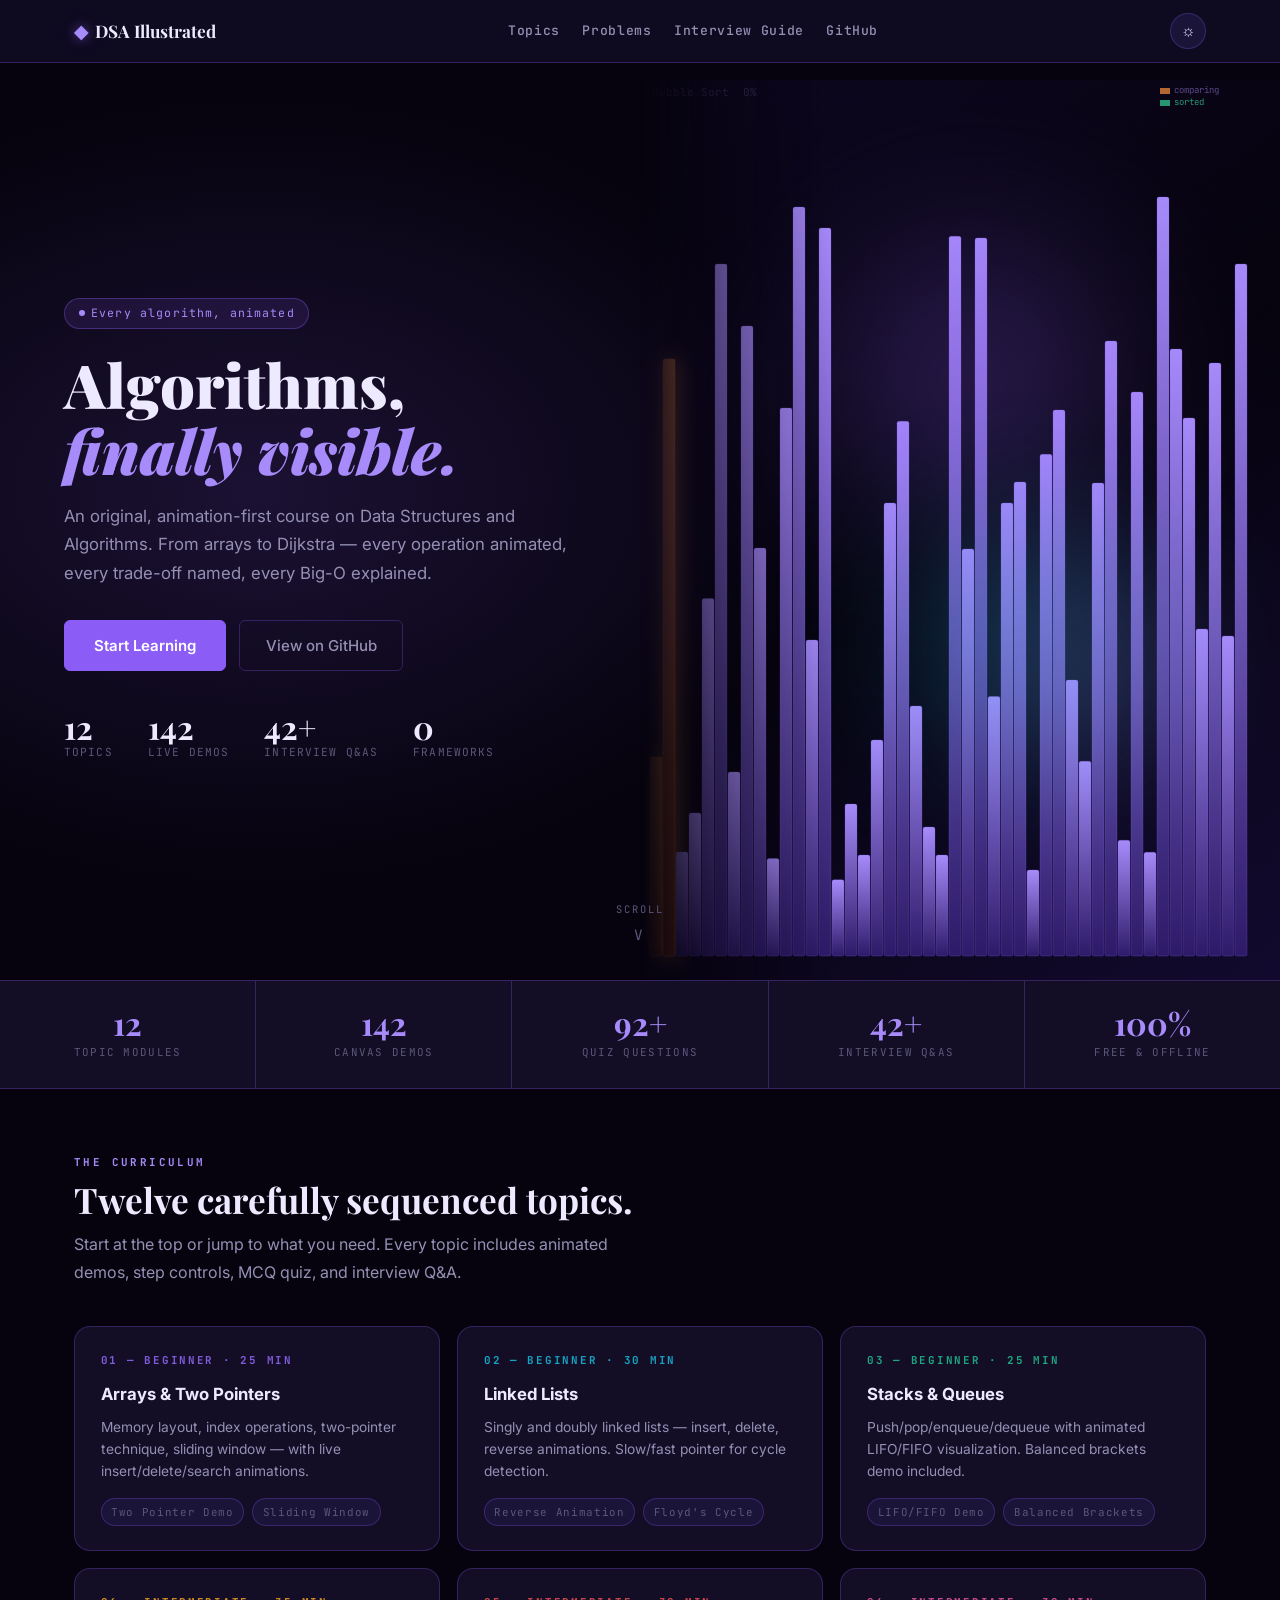
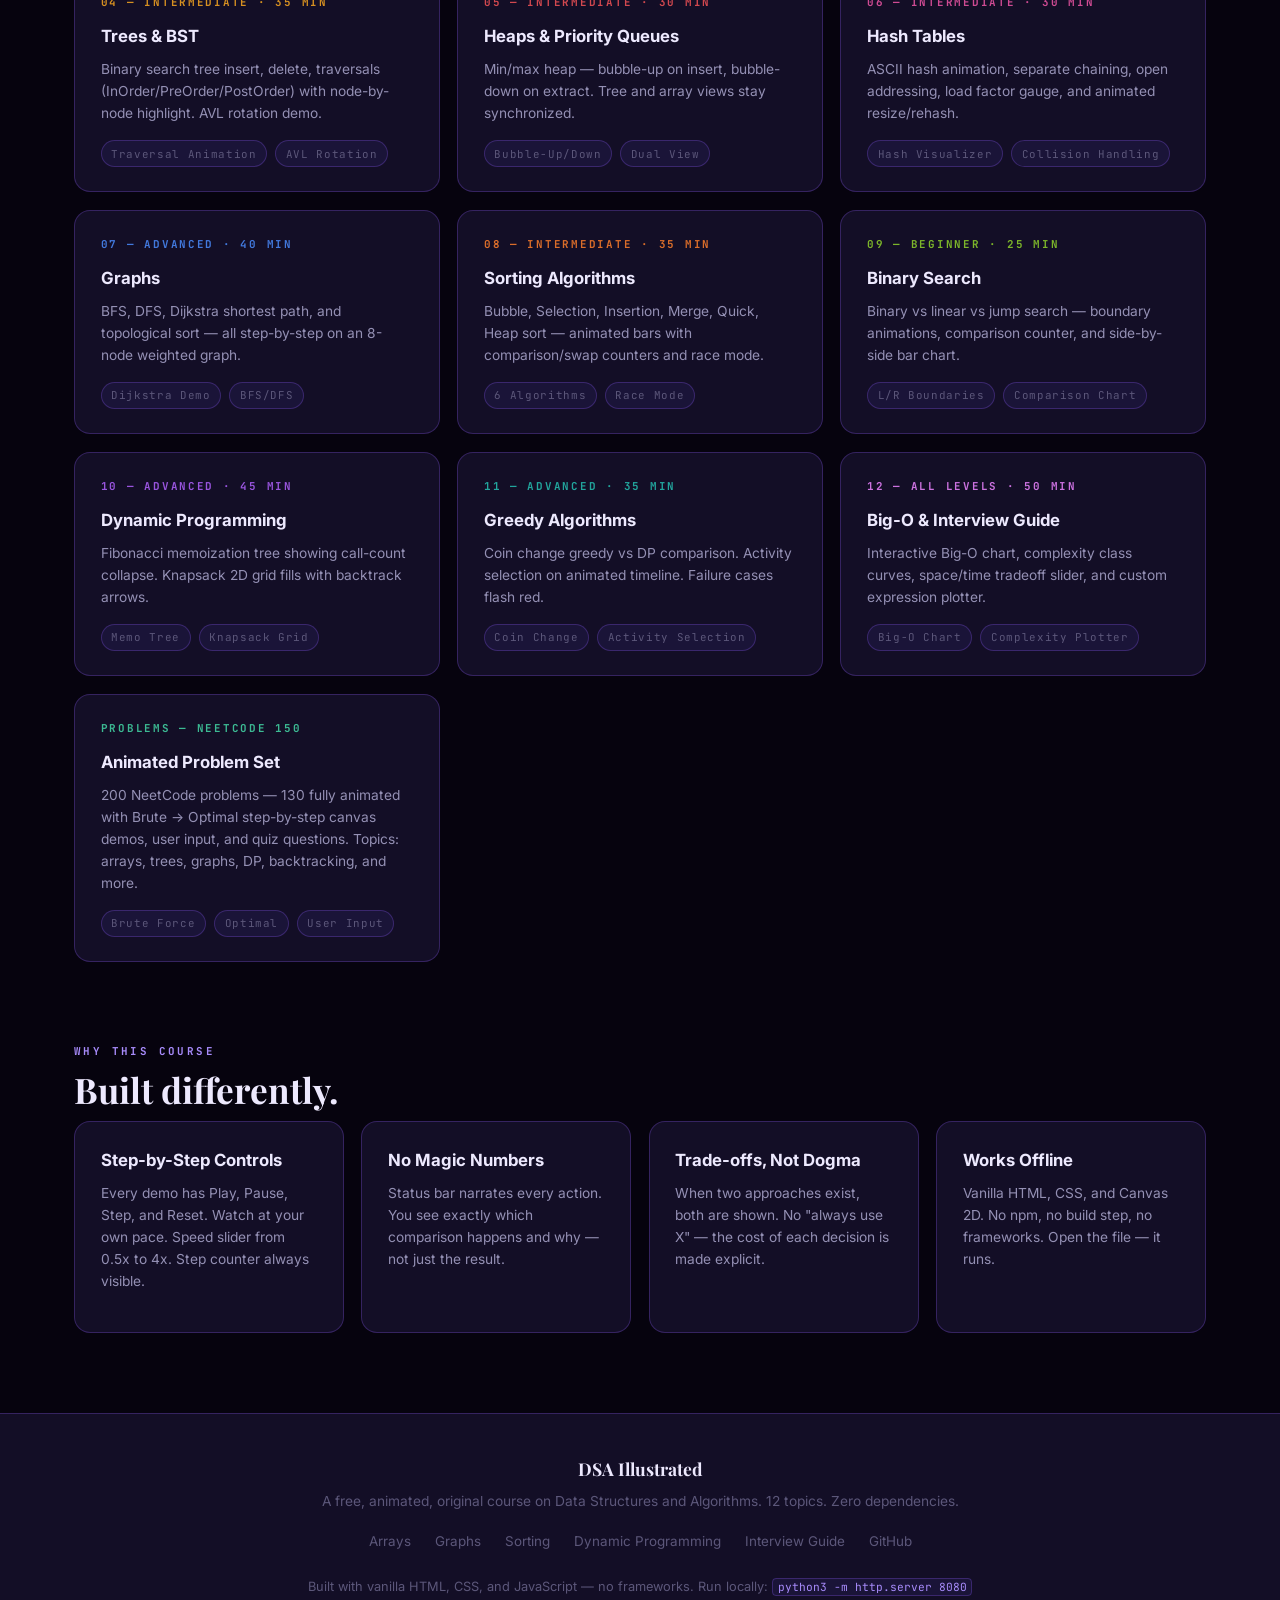
==== commit 4df0ab62: "Add P121–P130: Batch 3 — Heap, Graph, Greedy, Intervals, Math K Closest Points, Time Based KV Store," ====
--- a/index.html
+++ b/index.html
@@ -48,7 +48,7 @@
         <div class="hero-stat-label">Topics</div>
       </div>
       <div>
-        <div class="hero-stat-val">132</div>
+        <div class="hero-stat-val">142</div>
         <div class="hero-stat-label">Live Demos</div>
       </div>
       <div>
@@ -74,7 +74,7 @@
 
 <div class="stats-bar">
   <div class="stat-item"><span class="stat-num">12</span><span class="stat-txt">Topic Modules</span></div>
-  <div class="stat-item"><span class="stat-num">132</span><span class="stat-txt">Canvas Demos</span></div>
+  <div class="stat-item"><span class="stat-num">142</span><span class="stat-txt">Canvas Demos</span></div>
   <div class="stat-item"><span class="stat-num">92+</span><span class="stat-txt">Quiz Questions</span></div>
   <div class="stat-item"><span class="stat-num">42+</span><span class="stat-txt">Interview Q&amp;As</span></div>
   <div class="stat-item"><span class="stat-num">100%</span><span class="stat-txt">Free &amp; Offline</span></div>
@@ -210,7 +210,7 @@
     <a href="problems.html" class="course-card" style="--card-color:#34D399">
       <div class="card-num">Problems &mdash; NeetCode 150</div>
       <div class="card-title">Animated Problem Set</div>
-      <p class="card-desc">200 NeetCode problems — 120 fully animated with Brute → Optimal step-by-step canvas demos, user input, and quiz questions. Topics: arrays, trees, graphs, DP, backtracking, and more.</p>
+      <p class="card-desc">200 NeetCode problems — 130 fully animated with Brute → Optimal step-by-step canvas demos, user input, and quiz questions. Topics: arrays, trees, graphs, DP, backtracking, and more.</p>
       <div class="card-meta">
         <span class="card-tag">Brute Force</span>
         <span class="card-tag">Optimal</span>
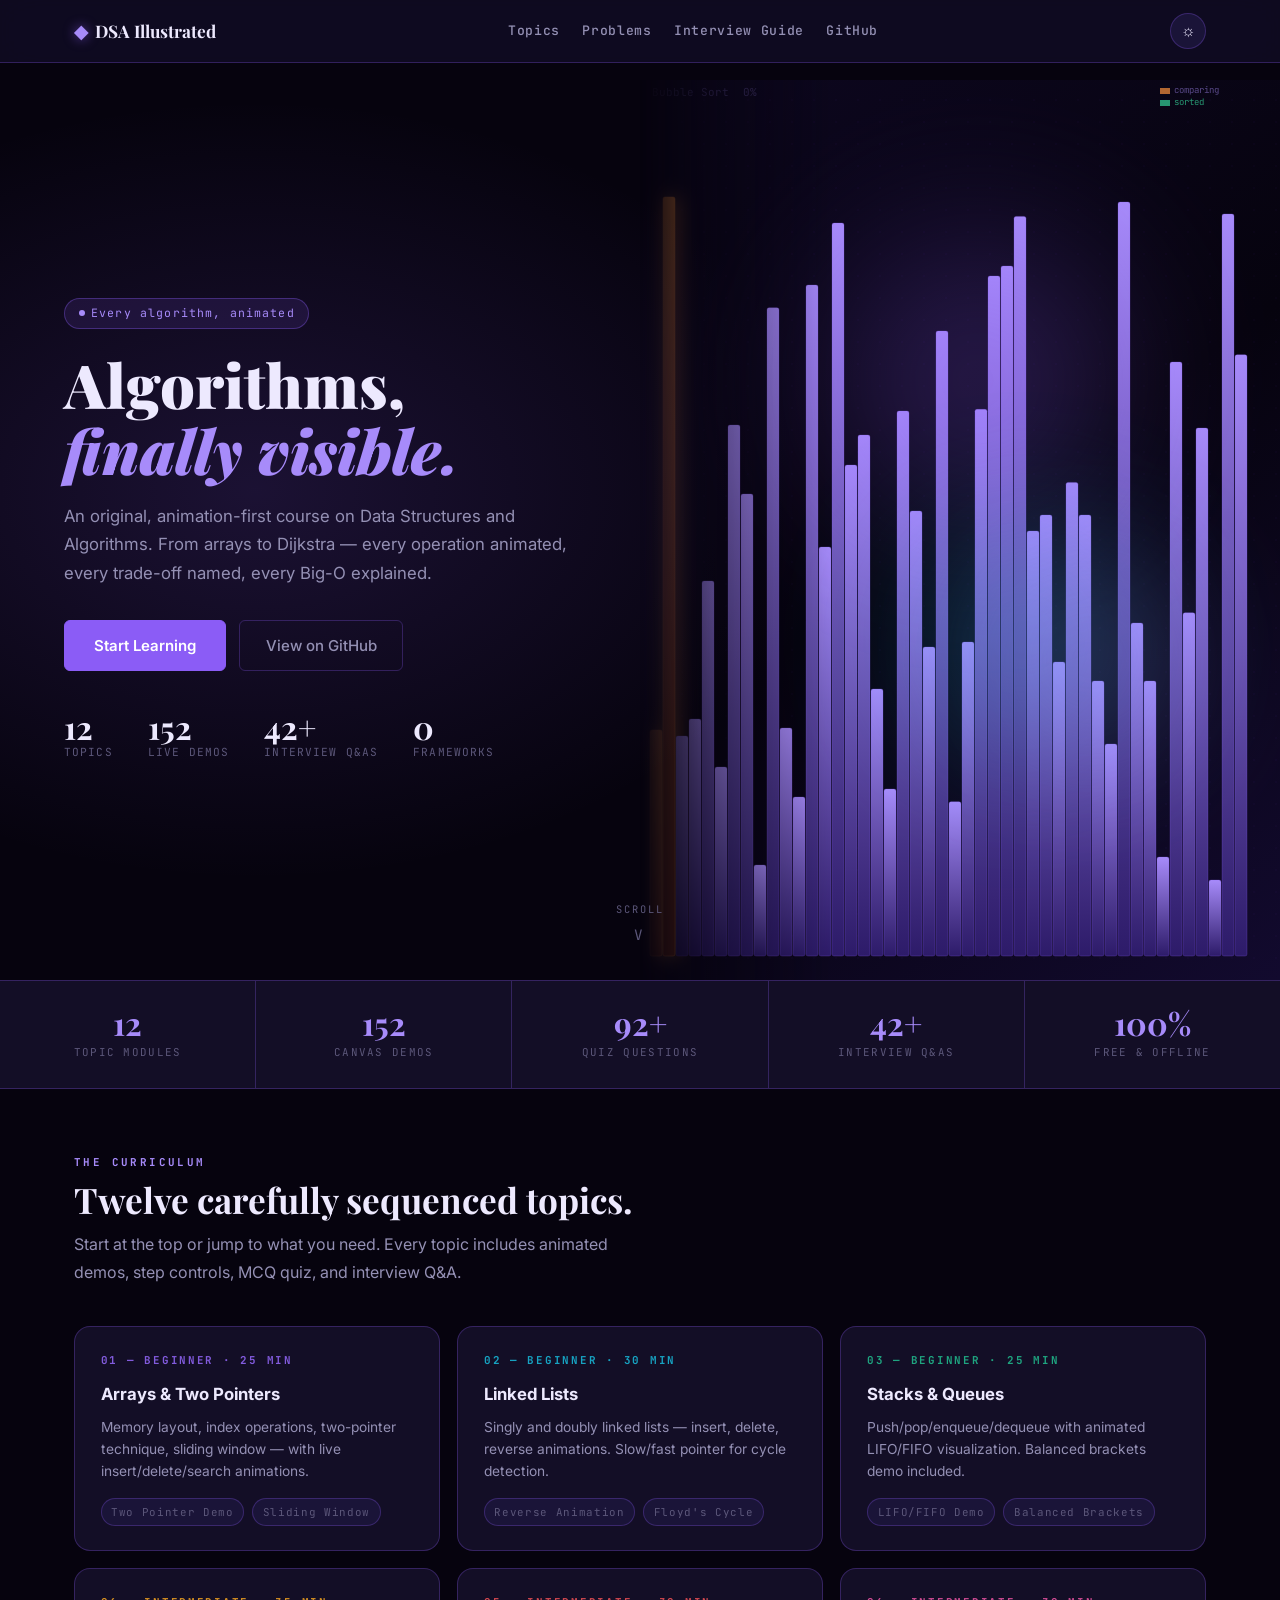
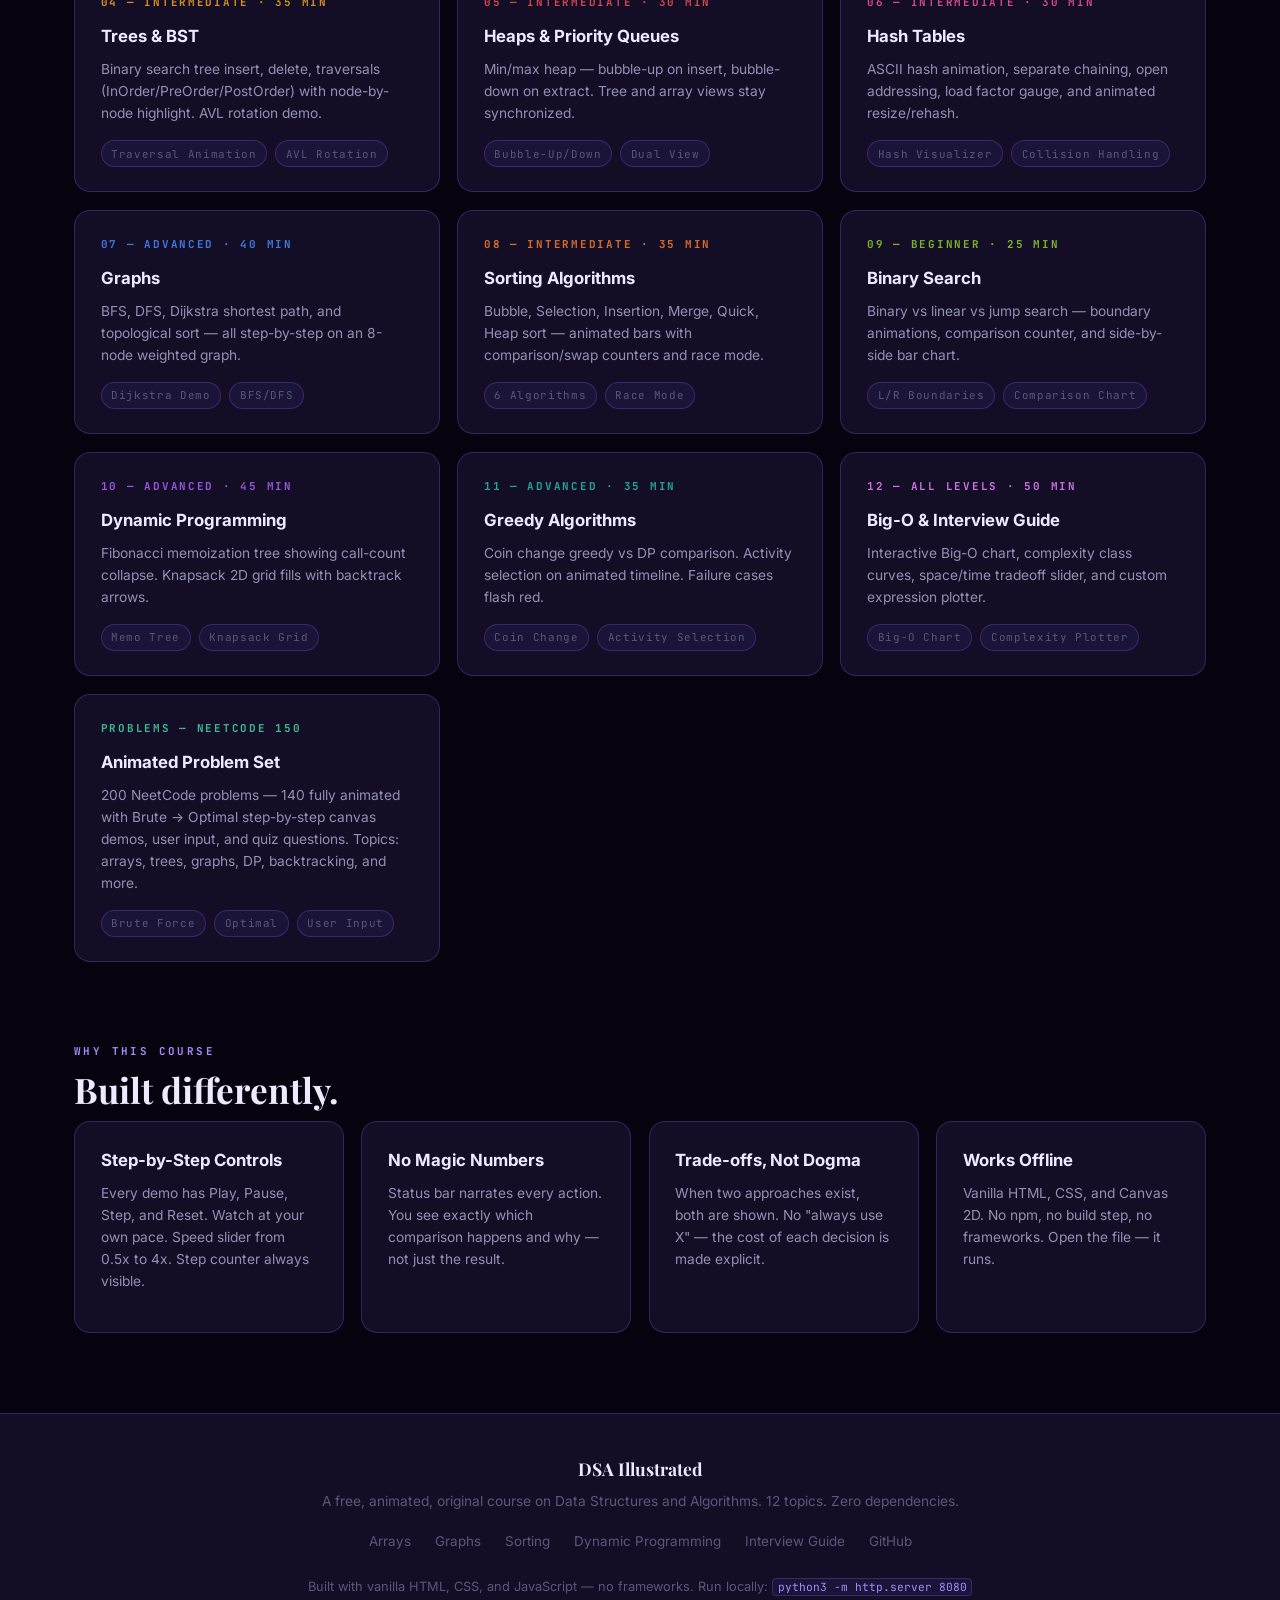
==== commit e2977872: "Add P131–P140: Batch 4 — Grid, Graph, Sorting, Arrays, Tree Word Search II (Trie+DFS), Reconstruct I" ====
--- a/index.html
+++ b/index.html
@@ -48,7 +48,7 @@
         <div class="hero-stat-label">Topics</div>
       </div>
       <div>
-        <div class="hero-stat-val">142</div>
+        <div class="hero-stat-val">152</div>
         <div class="hero-stat-label">Live Demos</div>
       </div>
       <div>
@@ -74,7 +74,7 @@
 
 <div class="stats-bar">
   <div class="stat-item"><span class="stat-num">12</span><span class="stat-txt">Topic Modules</span></div>
-  <div class="stat-item"><span class="stat-num">142</span><span class="stat-txt">Canvas Demos</span></div>
+  <div class="stat-item"><span class="stat-num">152</span><span class="stat-txt">Canvas Demos</span></div>
   <div class="stat-item"><span class="stat-num">92+</span><span class="stat-txt">Quiz Questions</span></div>
   <div class="stat-item"><span class="stat-num">42+</span><span class="stat-txt">Interview Q&amp;As</span></div>
   <div class="stat-item"><span class="stat-num">100%</span><span class="stat-txt">Free &amp; Offline</span></div>
@@ -210,7 +210,7 @@
     <a href="problems.html" class="course-card" style="--card-color:#34D399">
       <div class="card-num">Problems &mdash; NeetCode 150</div>
       <div class="card-title">Animated Problem Set</div>
-      <p class="card-desc">200 NeetCode problems — 130 fully animated with Brute → Optimal step-by-step canvas demos, user input, and quiz questions. Topics: arrays, trees, graphs, DP, backtracking, and more.</p>
+      <p class="card-desc">200 NeetCode problems — 140 fully animated with Brute → Optimal step-by-step canvas demos, user input, and quiz questions. Topics: arrays, trees, graphs, DP, backtracking, and more.</p>
       <div class="card-meta">
         <span class="card-tag">Brute Force</span>
         <span class="card-tag">Optimal</span>
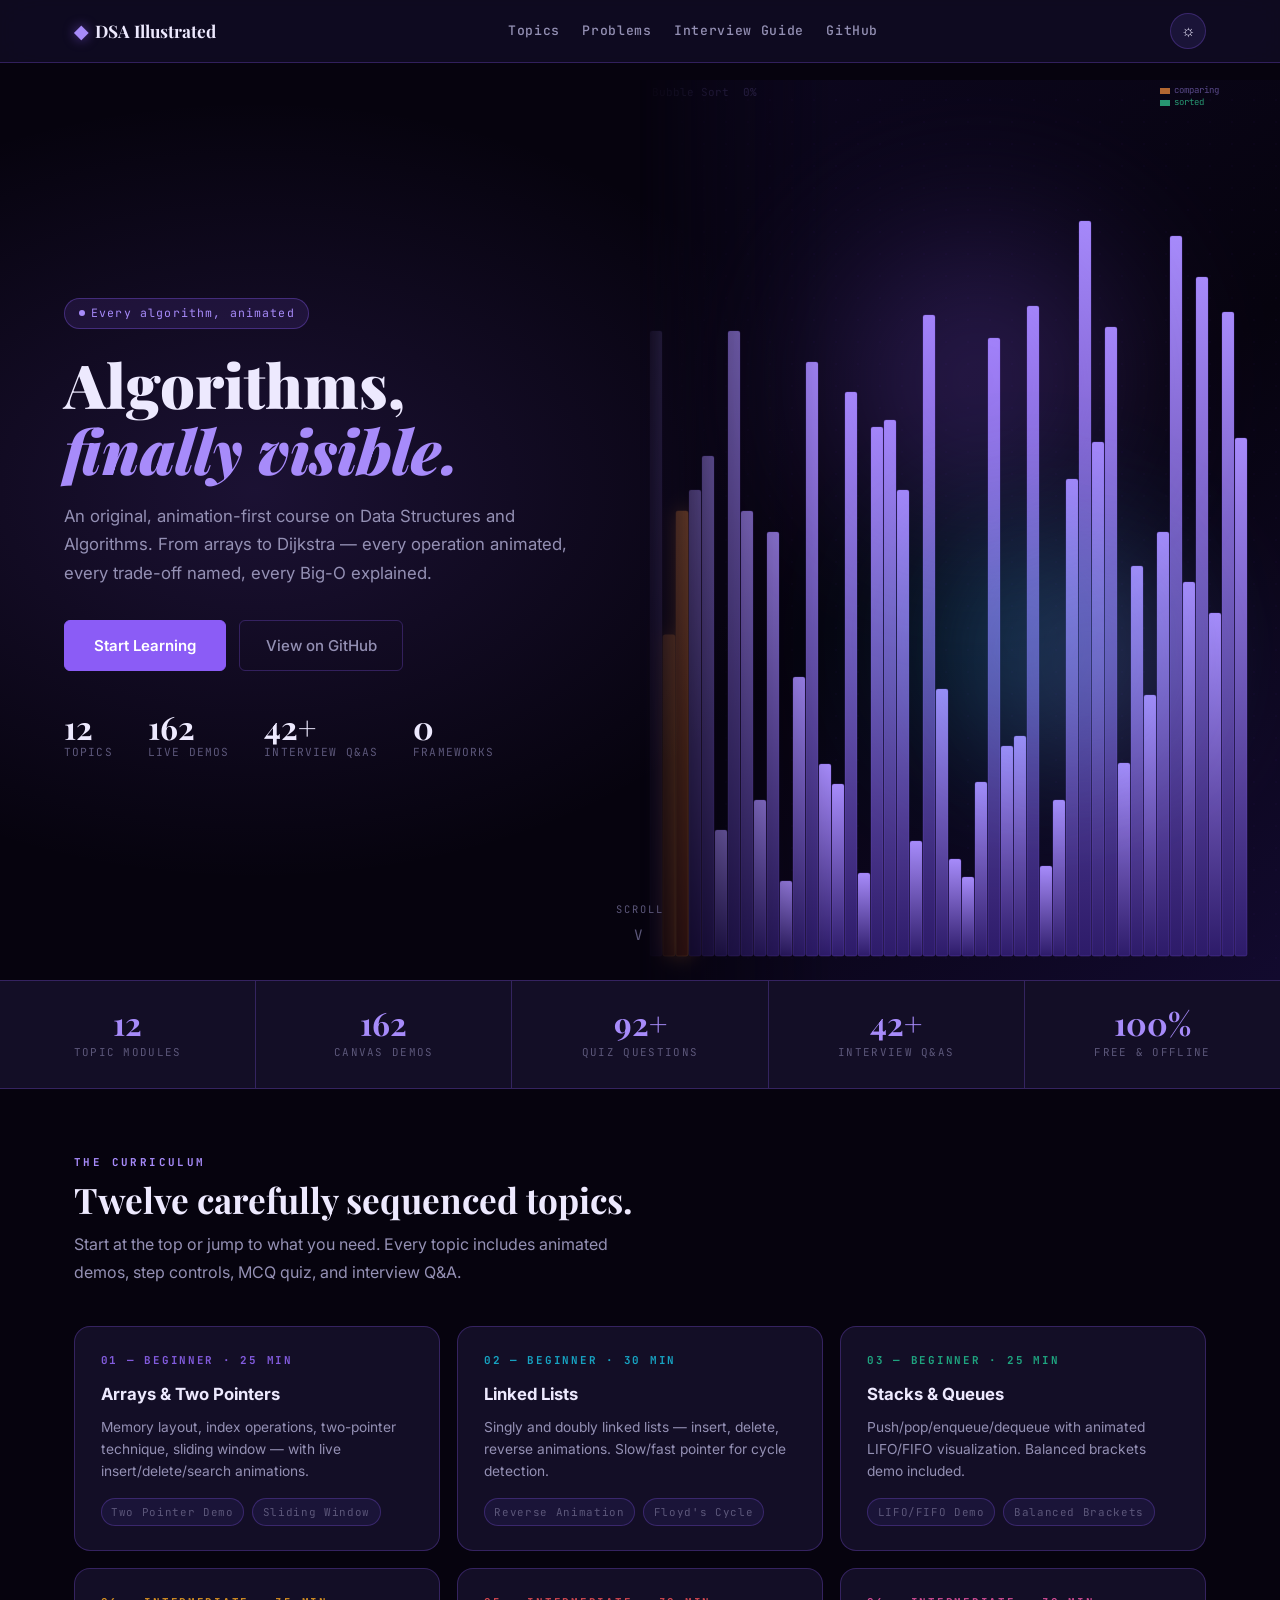
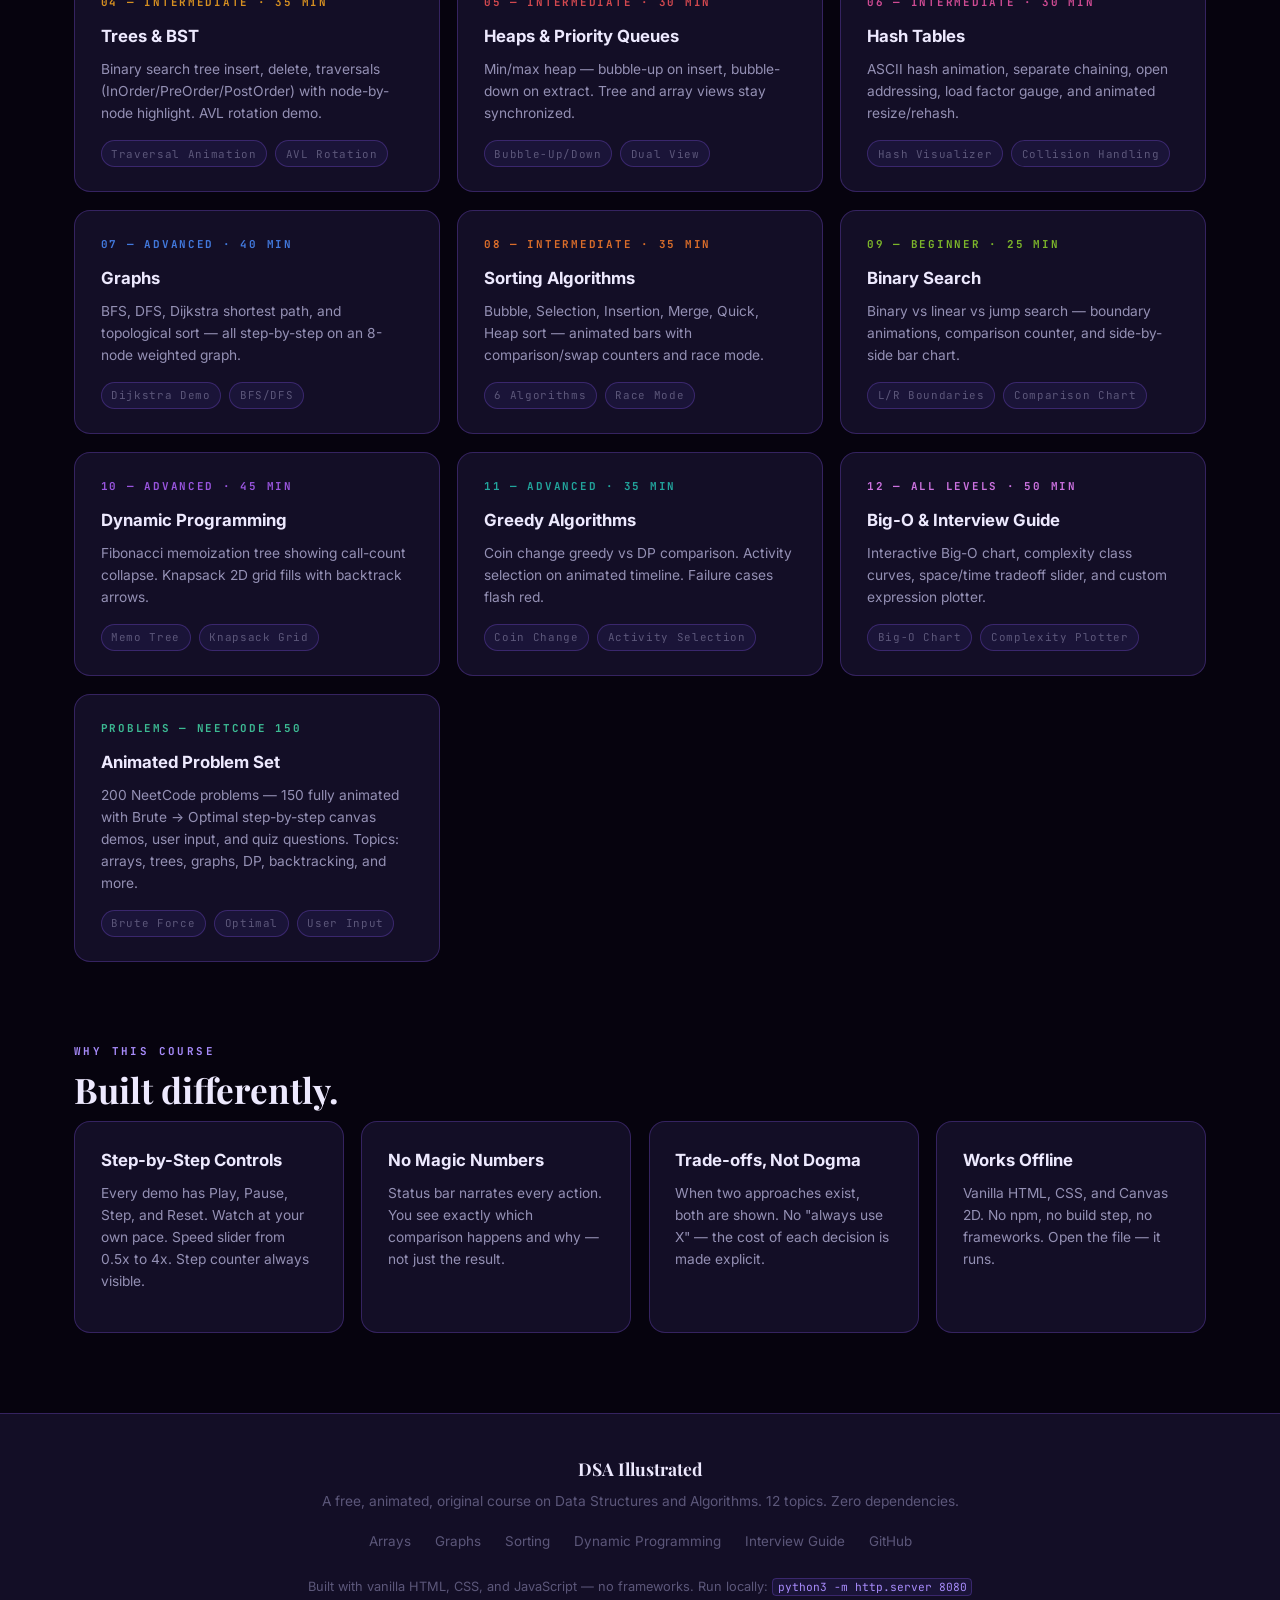
==== commit fa3c3efa: "Add P141–P150: Batch 5 — Trees, String, Array, Bitmask, Math P141 Flatten Binary Tree to Linked List" ====
--- a/index.html
+++ b/index.html
@@ -48,7 +48,7 @@
         <div class="hero-stat-label">Topics</div>
       </div>
       <div>
-        <div class="hero-stat-val">152</div>
+        <div class="hero-stat-val">162</div>
         <div class="hero-stat-label">Live Demos</div>
       </div>
       <div>
@@ -74,7 +74,7 @@
 
 <div class="stats-bar">
   <div class="stat-item"><span class="stat-num">12</span><span class="stat-txt">Topic Modules</span></div>
-  <div class="stat-item"><span class="stat-num">152</span><span class="stat-txt">Canvas Demos</span></div>
+  <div class="stat-item"><span class="stat-num">162</span><span class="stat-txt">Canvas Demos</span></div>
   <div class="stat-item"><span class="stat-num">92+</span><span class="stat-txt">Quiz Questions</span></div>
   <div class="stat-item"><span class="stat-num">42+</span><span class="stat-txt">Interview Q&amp;As</span></div>
   <div class="stat-item"><span class="stat-num">100%</span><span class="stat-txt">Free &amp; Offline</span></div>
@@ -210,7 +210,7 @@
     <a href="problems.html" class="course-card" style="--card-color:#34D399">
       <div class="card-num">Problems &mdash; NeetCode 150</div>
       <div class="card-title">Animated Problem Set</div>
-      <p class="card-desc">200 NeetCode problems — 140 fully animated with Brute → Optimal step-by-step canvas demos, user input, and quiz questions. Topics: arrays, trees, graphs, DP, backtracking, and more.</p>
+      <p class="card-desc">200 NeetCode problems — 150 fully animated with Brute → Optimal step-by-step canvas demos, user input, and quiz questions. Topics: arrays, trees, graphs, DP, backtracking, and more.</p>
       <div class="card-meta">
         <span class="card-tag">Brute Force</span>
         <span class="card-tag">Optimal</span>
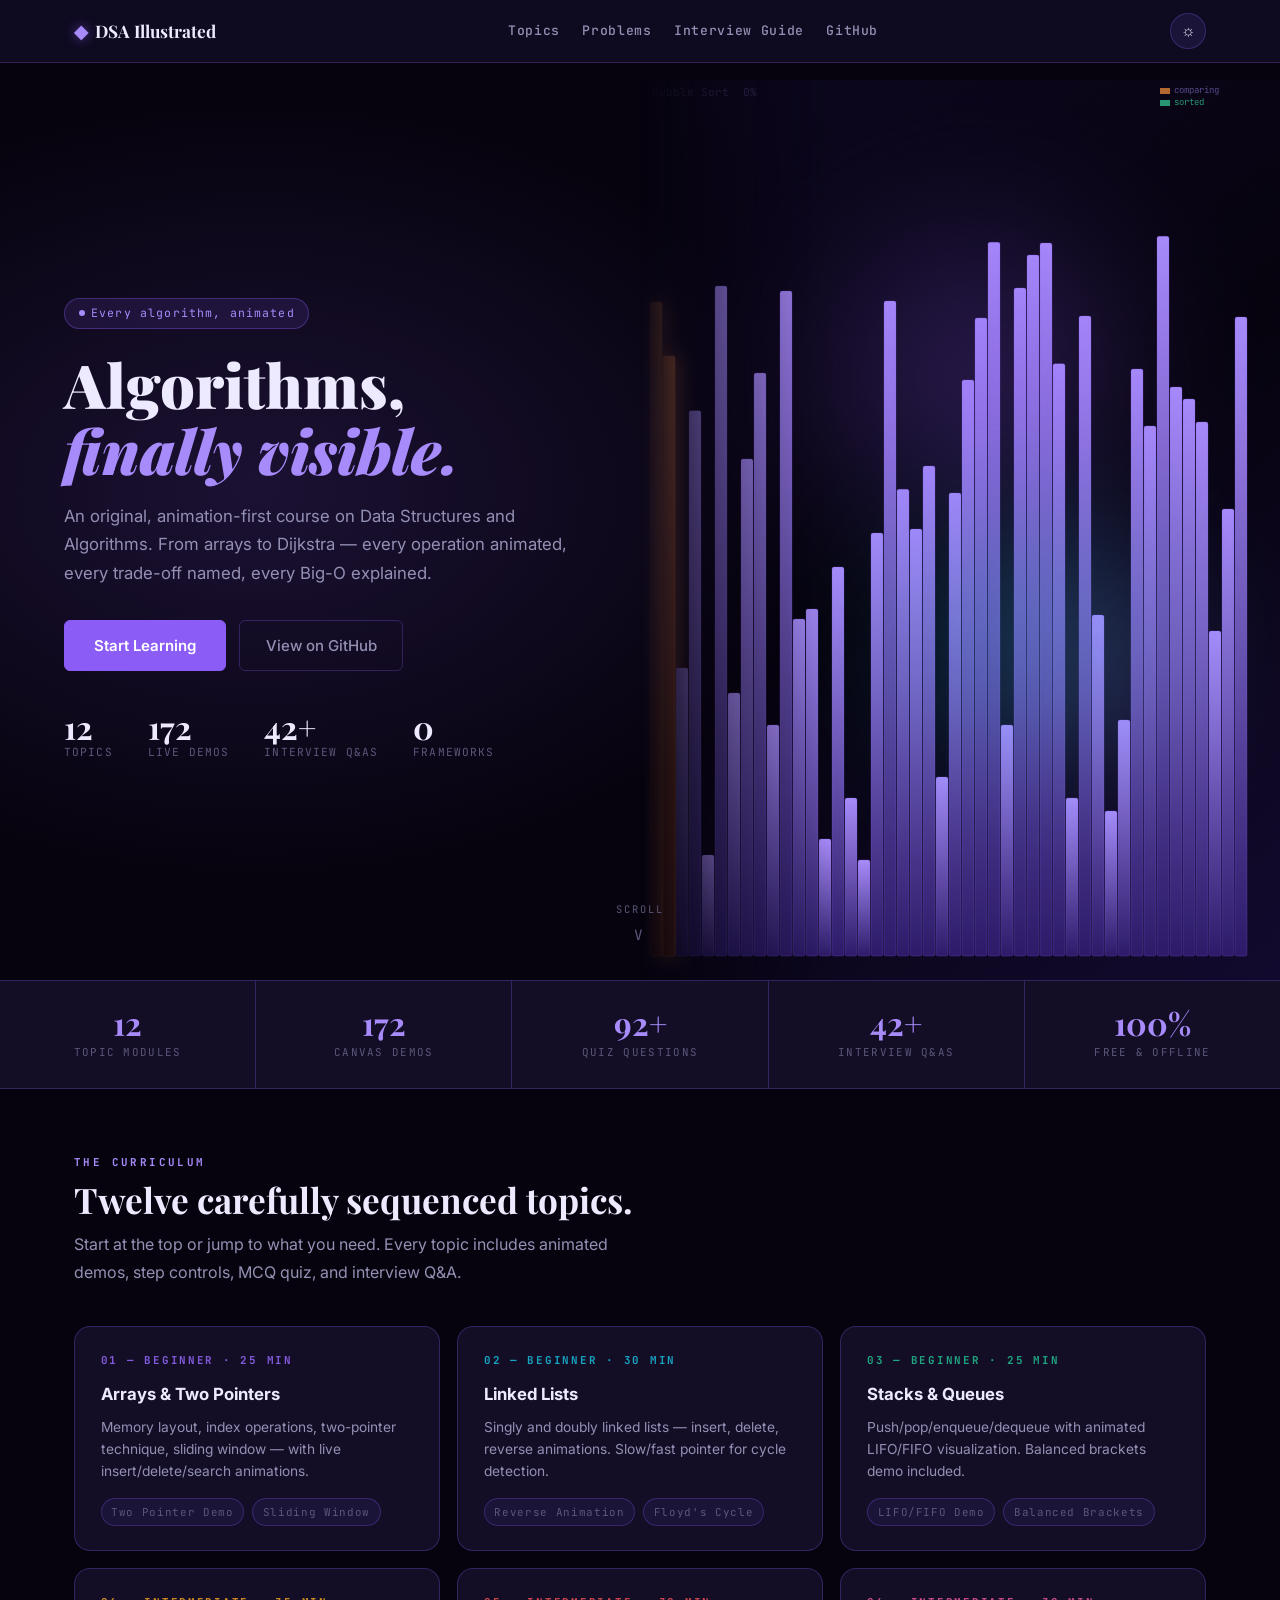
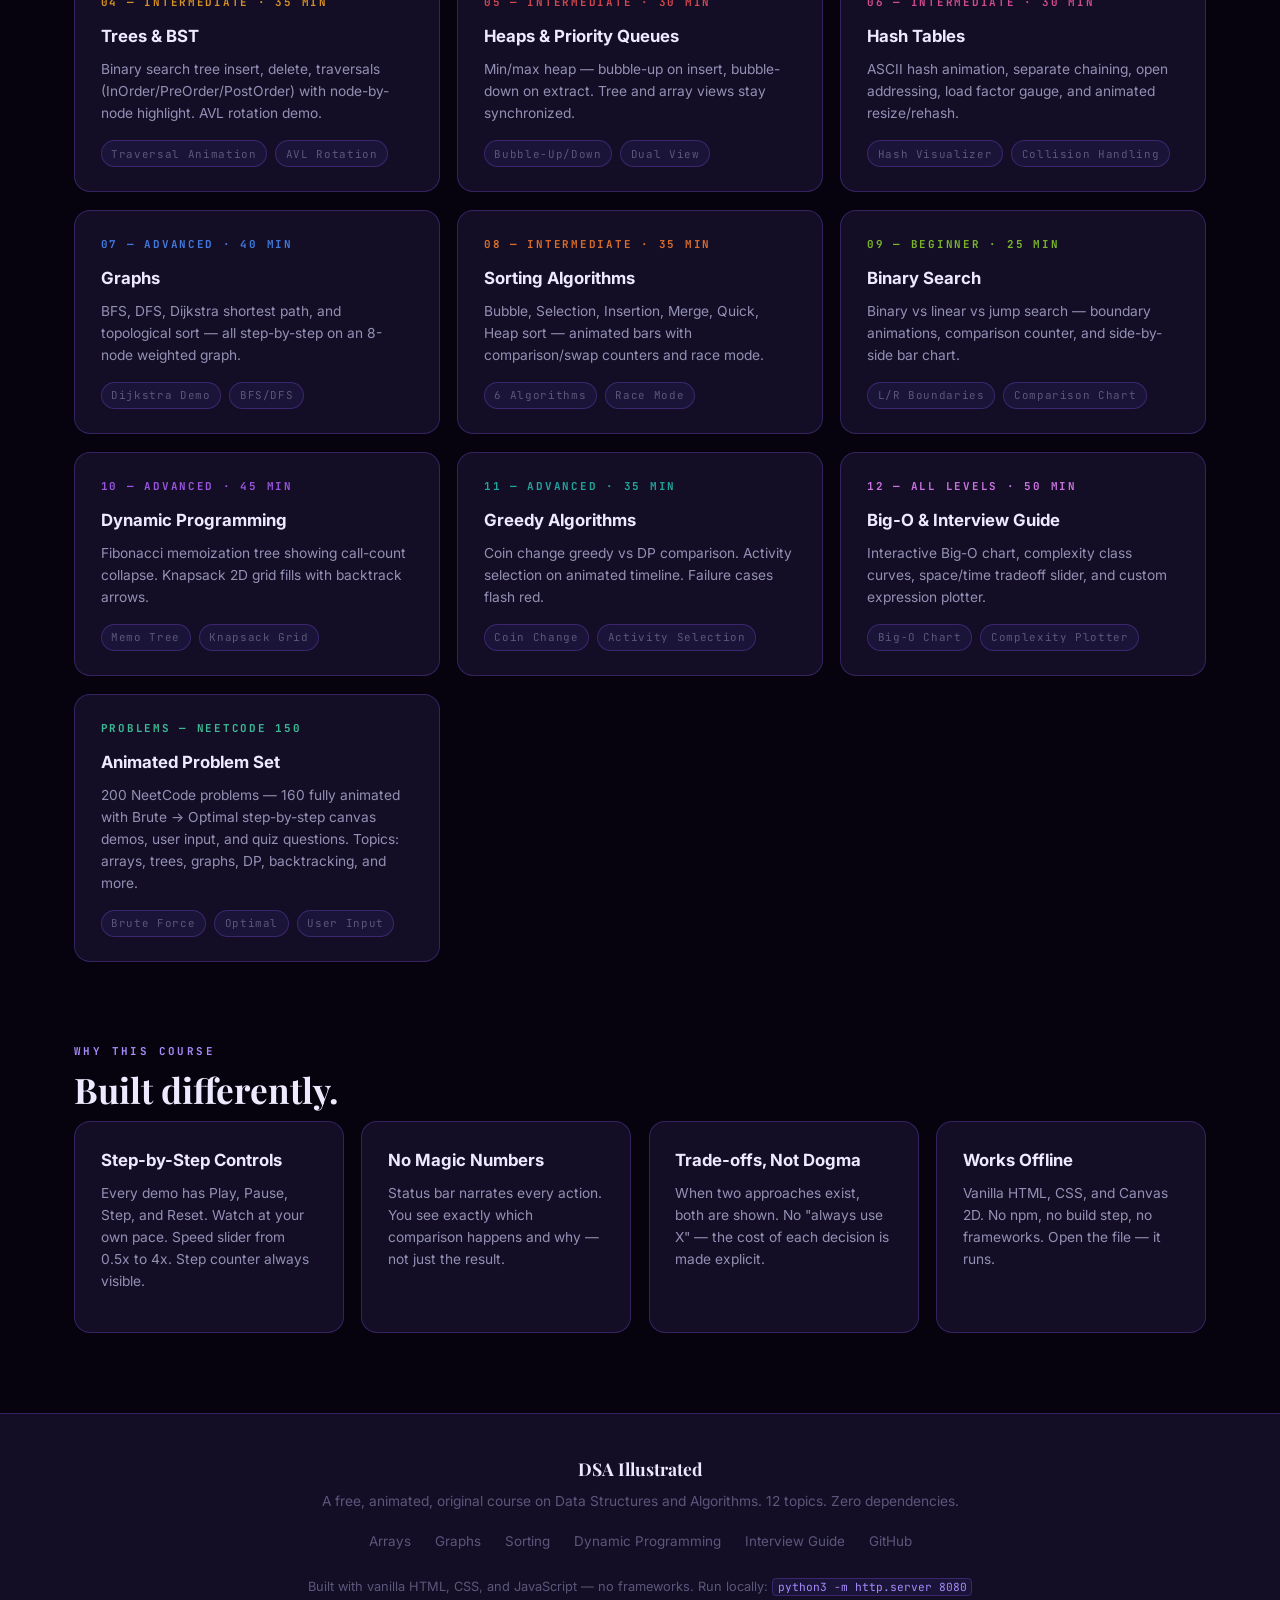
==== commit e6a159b3: "Add P151–P160: Batch 6 — Dynamic Programming deep dive P151 Climbing Stairs (Fibonacci / DP) P152 Ho" ====
--- a/index.html
+++ b/index.html
@@ -48,7 +48,7 @@
         <div class="hero-stat-label">Topics</div>
       </div>
       <div>
-        <div class="hero-stat-val">162</div>
+        <div class="hero-stat-val">172</div>
         <div class="hero-stat-label">Live Demos</div>
       </div>
       <div>
@@ -74,7 +74,7 @@
 
 <div class="stats-bar">
   <div class="stat-item"><span class="stat-num">12</span><span class="stat-txt">Topic Modules</span></div>
-  <div class="stat-item"><span class="stat-num">162</span><span class="stat-txt">Canvas Demos</span></div>
+  <div class="stat-item"><span class="stat-num">172</span><span class="stat-txt">Canvas Demos</span></div>
   <div class="stat-item"><span class="stat-num">92+</span><span class="stat-txt">Quiz Questions</span></div>
   <div class="stat-item"><span class="stat-num">42+</span><span class="stat-txt">Interview Q&amp;As</span></div>
   <div class="stat-item"><span class="stat-num">100%</span><span class="stat-txt">Free &amp; Offline</span></div>
@@ -210,7 +210,7 @@
     <a href="problems.html" class="course-card" style="--card-color:#34D399">
       <div class="card-num">Problems &mdash; NeetCode 150</div>
       <div class="card-title">Animated Problem Set</div>
-      <p class="card-desc">200 NeetCode problems — 150 fully animated with Brute → Optimal step-by-step canvas demos, user input, and quiz questions. Topics: arrays, trees, graphs, DP, backtracking, and more.</p>
+      <p class="card-desc">200 NeetCode problems — 160 fully animated with Brute → Optimal step-by-step canvas demos, user input, and quiz questions. Topics: arrays, trees, graphs, DP, backtracking, and more.</p>
       <div class="card-meta">
         <span class="card-tag">Brute Force</span>
         <span class="card-tag">Optimal</span>
--- a/css/style.css
+++ b/css/style.css
@@ -427,24 +427,33 @@
 .quiz-q-text { font-size: 1rem; font-weight: 600; margin-bottom: 1rem; color: var(--text); line-height: 1.5; }
 .quiz-options { display: flex; flex-direction: column; gap: 0.55rem; }
 .quiz-option {
-  display: flex; align-items: flex-start; gap: 0.75rem;
-  padding: 0.75rem 1rem;
+  display: flex; align-items: flex-start; gap: 0.8rem;
+  padding: 0.8rem 1.1rem;
   background: var(--surface-2); border: 1px solid var(--border);
   border-radius: var(--radius-sm); cursor: pointer;
-  font-size: 0.92rem; color: var(--text-soft); line-height: 1.55;
-  transition: border-color var(--transition), background var(--transition);
+  font-size: 0.9rem; color: var(--text-soft); line-height: 1.6;
+  transition: border-color 0.15s, background 0.15s, box-shadow 0.15s;
   user-select: none;
 }
-.quiz-option:hover { border-color: var(--primary-soft); background: var(--primary-faint); }
-.quiz-option.correct { border-color: #10B981; background: rgba(16,185,129,0.1); color: var(--text); }
+.quiz-option:hover {
+  border-color: #8B5CF6;
+  background: rgba(139,92,246,0.1);
+  box-shadow: 0 0 0 1px rgba(139,92,246,0.15);
+}
+.quiz-option.correct {
+  border-color: #10B981;
+  background: rgba(16,185,129,0.12);
+  color: var(--text);
+  box-shadow: 0 0 0 1px rgba(16,185,129,0.2);
+}
 .quiz-option.wrong   { border-color: #EF4444; background: rgba(239,68,68,0.1);  color: var(--text-muted); }
 .quiz-option.disabled { pointer-events: none; }
 .opt-letter {
   flex: none; width: 24px; height: 24px; border-radius: 50%;
-  background: var(--surface-3); border: 1px solid var(--border);
-  font-family: var(--font-mono); font-size: 0.75rem; font-weight: 700;
+  background: rgba(139,92,246,0.15); border: 1px solid rgba(139,92,246,0.4);
+  font-family: var(--font-mono); font-size: 0.73rem; font-weight: 700;
   display: flex; align-items: center; justify-content: center;
-  color: var(--text-muted); margin-top: 0.05rem;
+  color: #c4b5fd; margin-top: 0.1rem;
 }
 .quiz-feedback {
   display: none; margin-top: 1rem; padding: 0.9rem 1.1rem;
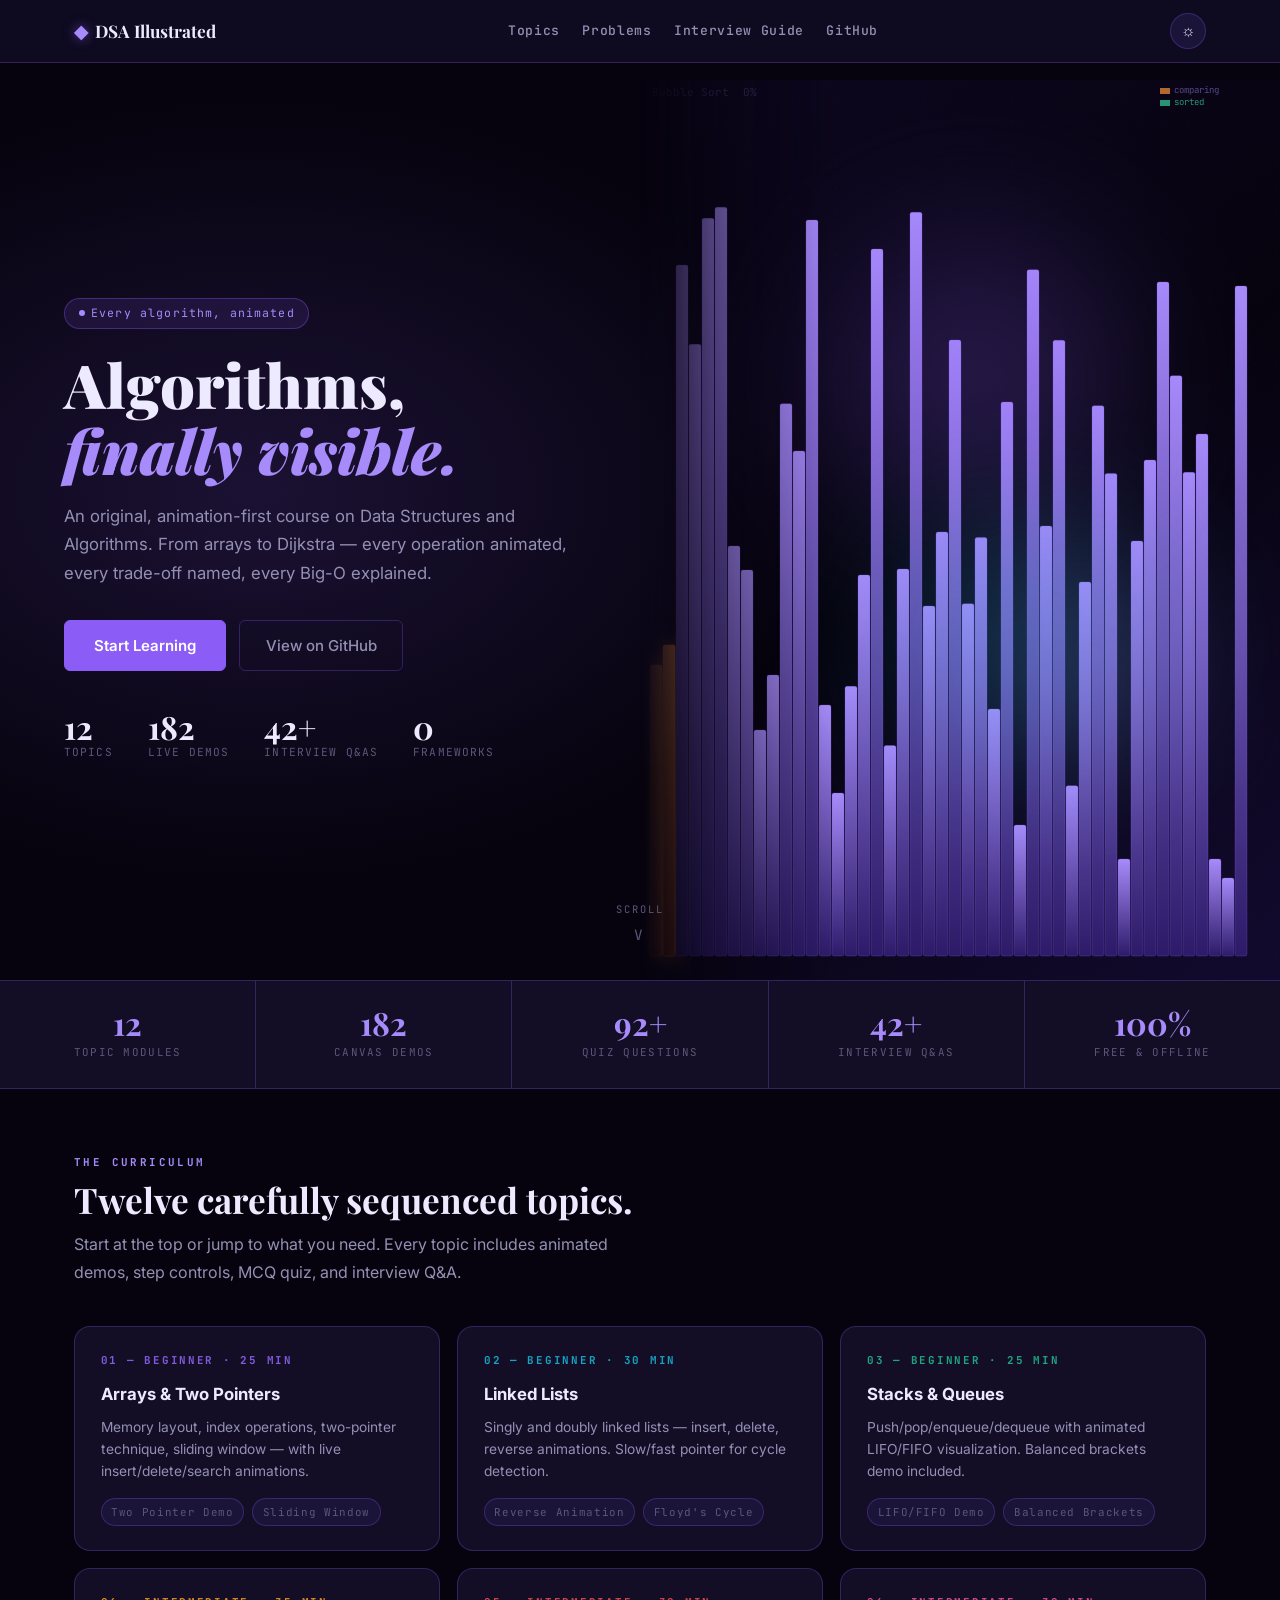
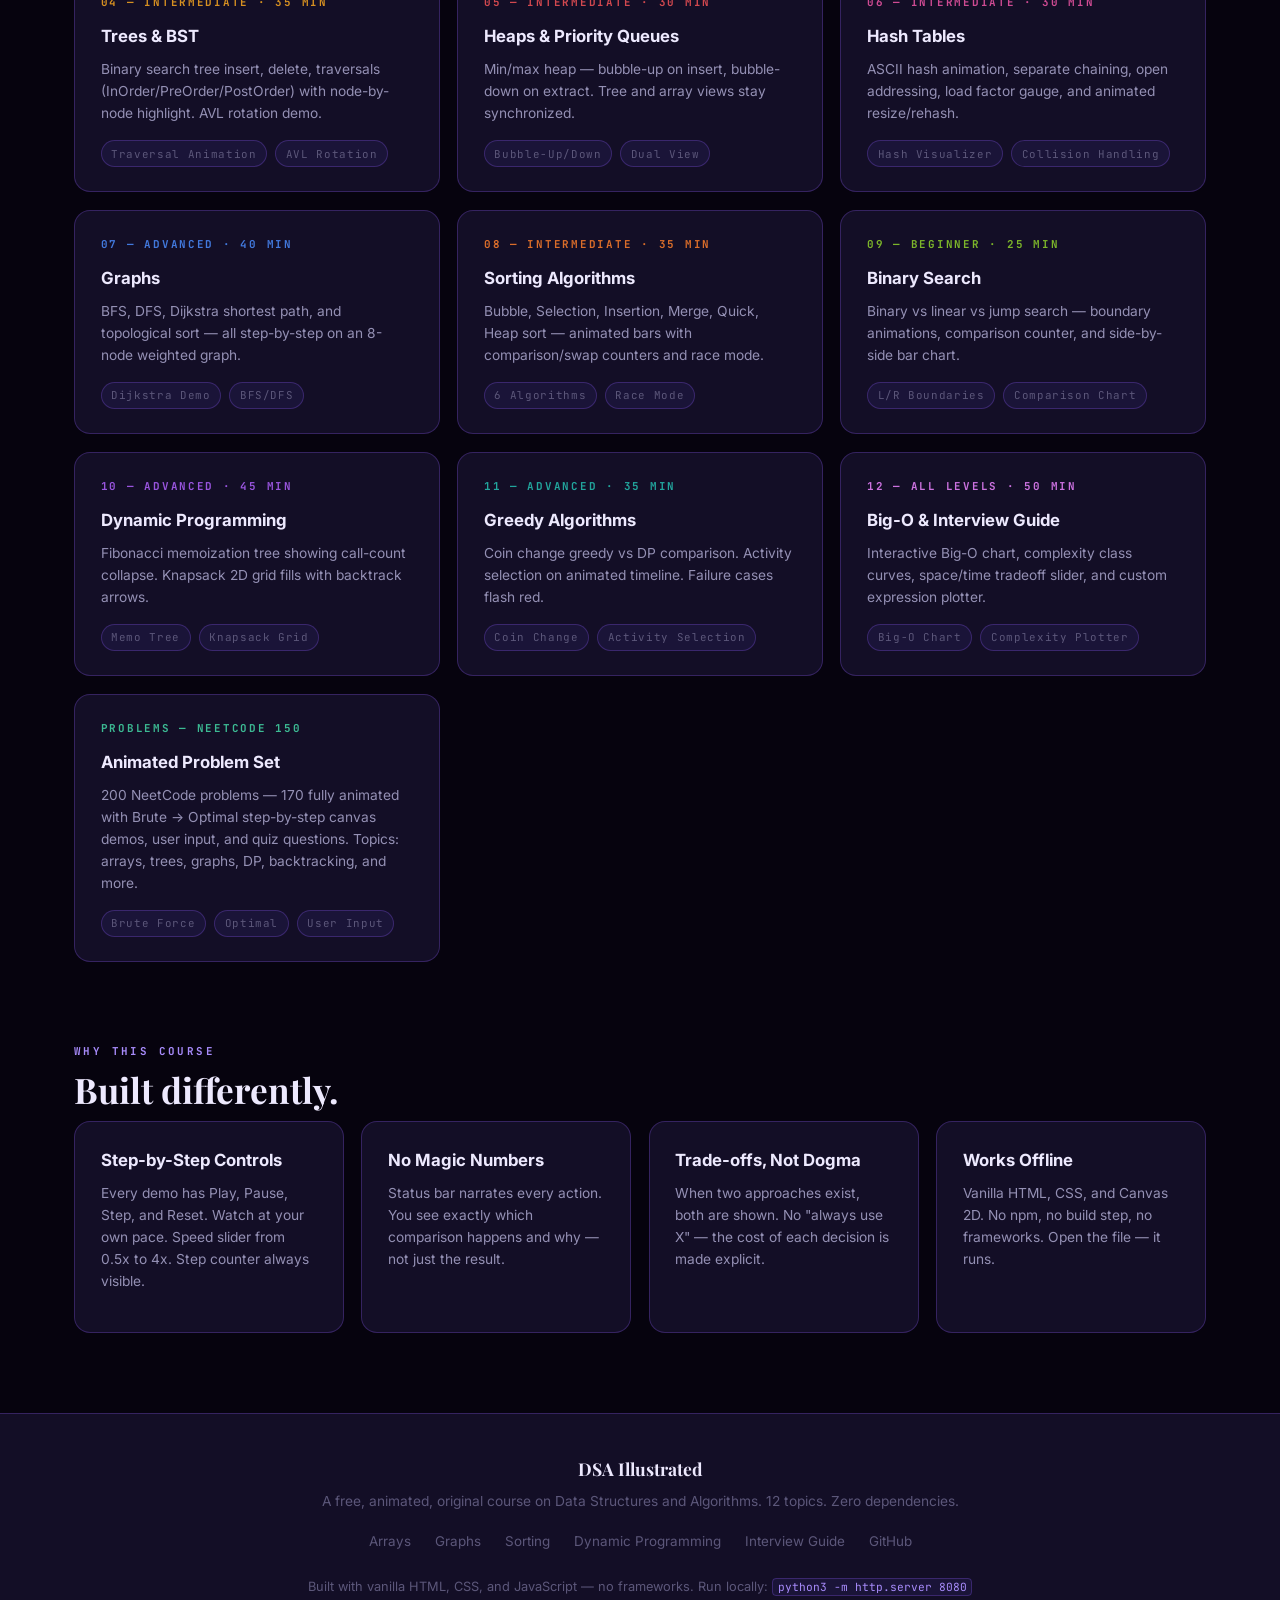
==== commit baebadec: "Add P161–P170: Batch 7 — DP continued + String algorithms P161 Word Break (DP + HashSet) P162 Palind" ====
--- a/index.html
+++ b/index.html
@@ -48,7 +48,7 @@
         <div class="hero-stat-label">Topics</div>
       </div>
       <div>
-        <div class="hero-stat-val">172</div>
+        <div class="hero-stat-val">182</div>
         <div class="hero-stat-label">Live Demos</div>
       </div>
       <div>
@@ -74,7 +74,7 @@
 
 <div class="stats-bar">
   <div class="stat-item"><span class="stat-num">12</span><span class="stat-txt">Topic Modules</span></div>
-  <div class="stat-item"><span class="stat-num">172</span><span class="stat-txt">Canvas Demos</span></div>
+  <div class="stat-item"><span class="stat-num">182</span><span class="stat-txt">Canvas Demos</span></div>
   <div class="stat-item"><span class="stat-num">92+</span><span class="stat-txt">Quiz Questions</span></div>
   <div class="stat-item"><span class="stat-num">42+</span><span class="stat-txt">Interview Q&amp;As</span></div>
   <div class="stat-item"><span class="stat-num">100%</span><span class="stat-txt">Free &amp; Offline</span></div>
@@ -210,7 +210,7 @@
     <a href="problems.html" class="course-card" style="--card-color:#34D399">
       <div class="card-num">Problems &mdash; NeetCode 150</div>
       <div class="card-title">Animated Problem Set</div>
-      <p class="card-desc">200 NeetCode problems — 160 fully animated with Brute → Optimal step-by-step canvas demos, user input, and quiz questions. Topics: arrays, trees, graphs, DP, backtracking, and more.</p>
+      <p class="card-desc">200 NeetCode problems — 170 fully animated with Brute → Optimal step-by-step canvas demos, user input, and quiz questions. Topics: arrays, trees, graphs, DP, backtracking, and more.</p>
       <div class="card-meta">
         <span class="card-tag">Brute Force</span>
         <span class="card-tag">Optimal</span>
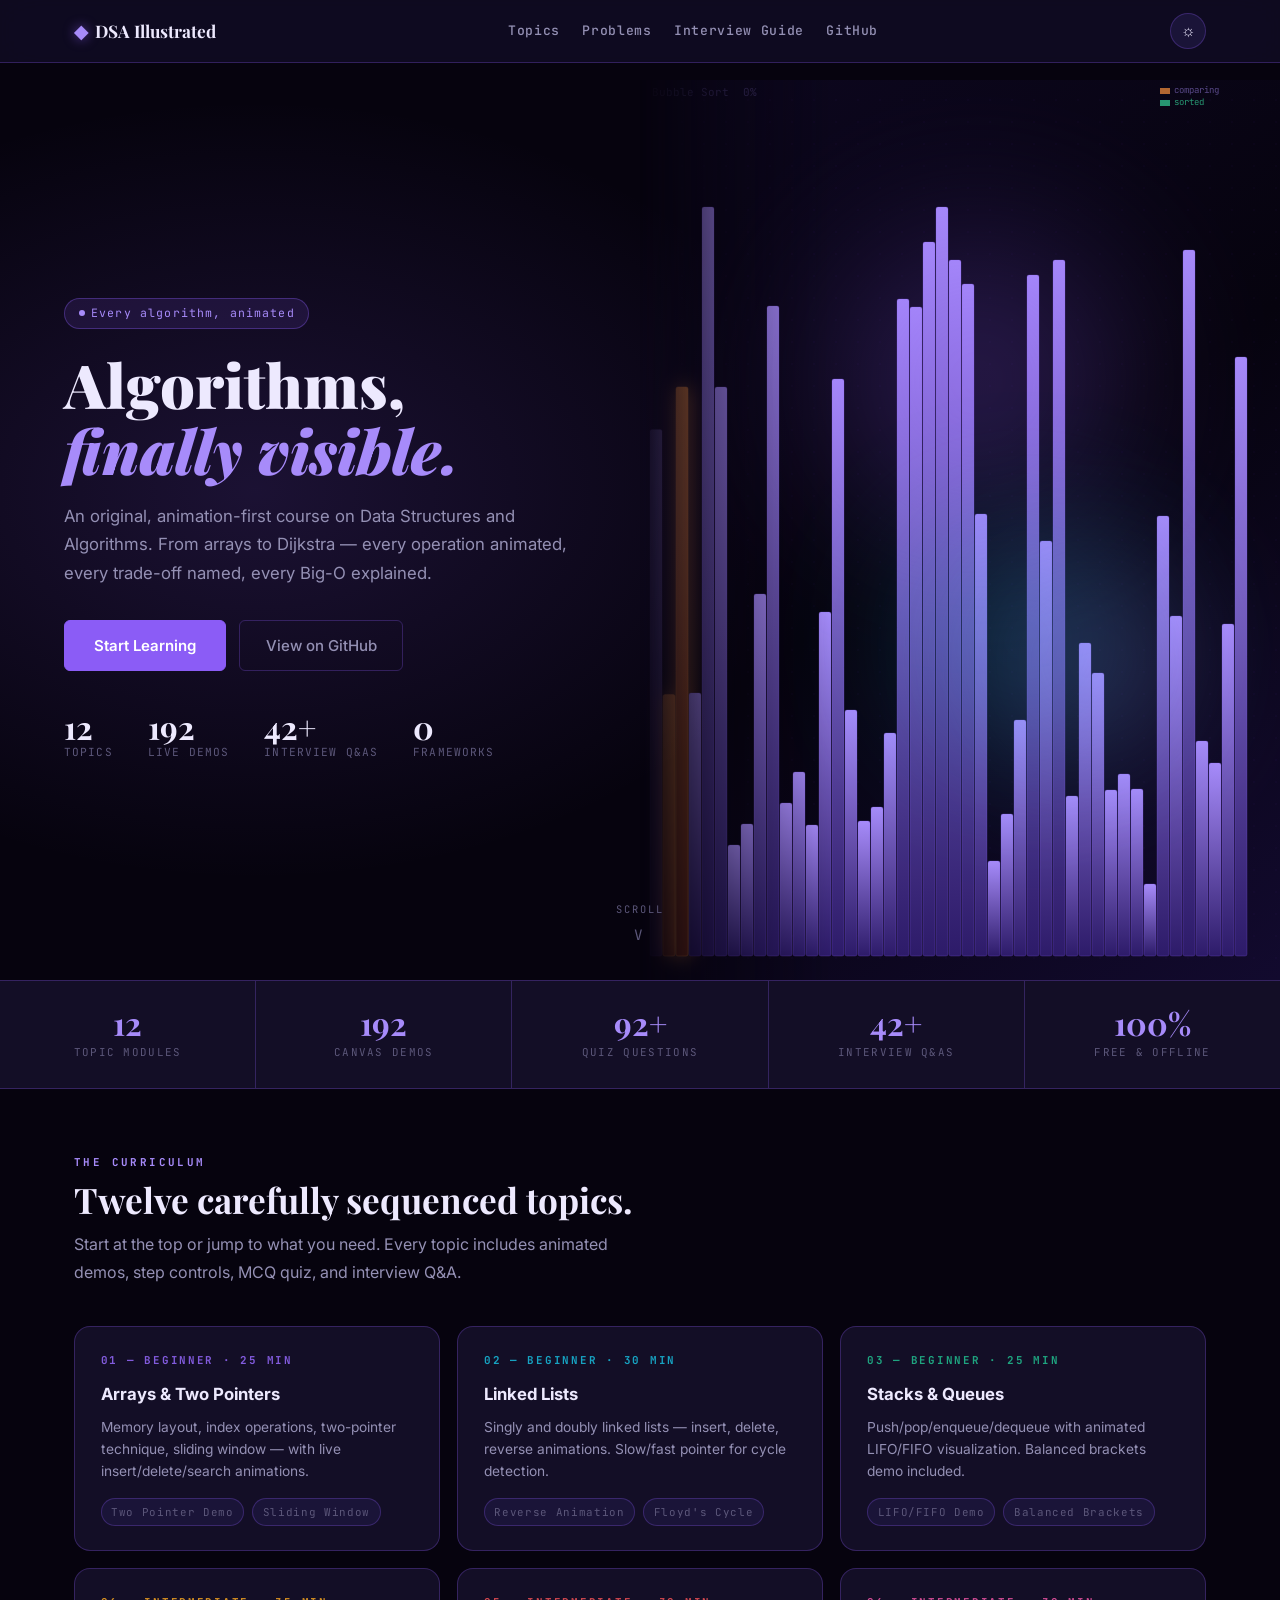
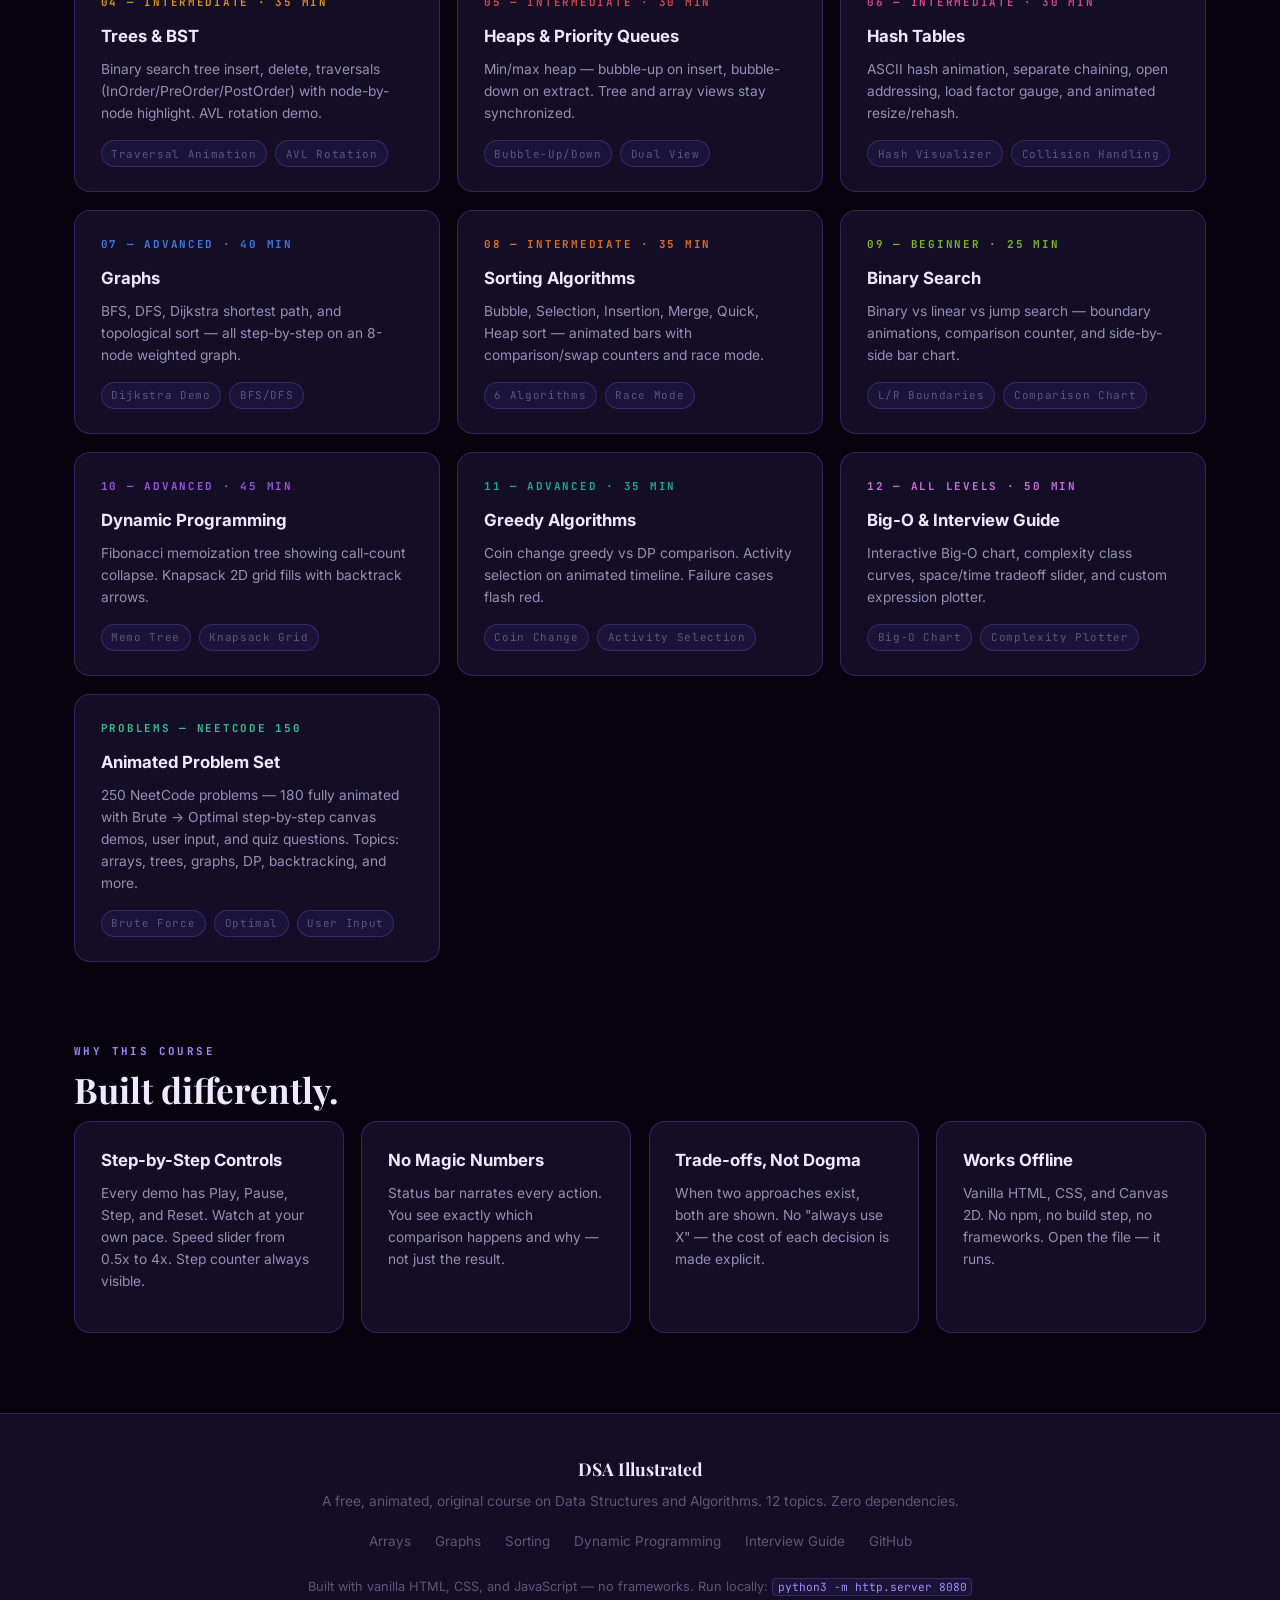
==== commit 92e81eda: "Add P171–P180: Batch 8 — Graph & Grid; expand target to NeetCode 250 P171 Number of Islands (BFS flo" ====
--- a/index.html
+++ b/index.html
@@ -48,7 +48,7 @@
         <div class="hero-stat-label">Topics</div>
       </div>
       <div>
-        <div class="hero-stat-val">182</div>
+        <div class="hero-stat-val">192</div>
         <div class="hero-stat-label">Live Demos</div>
       </div>
       <div>
@@ -74,7 +74,7 @@
 
 <div class="stats-bar">
   <div class="stat-item"><span class="stat-num">12</span><span class="stat-txt">Topic Modules</span></div>
-  <div class="stat-item"><span class="stat-num">182</span><span class="stat-txt">Canvas Demos</span></div>
+  <div class="stat-item"><span class="stat-num">192</span><span class="stat-txt">Canvas Demos</span></div>
   <div class="stat-item"><span class="stat-num">92+</span><span class="stat-txt">Quiz Questions</span></div>
   <div class="stat-item"><span class="stat-num">42+</span><span class="stat-txt">Interview Q&amp;As</span></div>
   <div class="stat-item"><span class="stat-num">100%</span><span class="stat-txt">Free &amp; Offline</span></div>
@@ -210,7 +210,7 @@
     <a href="problems.html" class="course-card" style="--card-color:#34D399">
       <div class="card-num">Problems &mdash; NeetCode 150</div>
       <div class="card-title">Animated Problem Set</div>
-      <p class="card-desc">200 NeetCode problems — 170 fully animated with Brute → Optimal step-by-step canvas demos, user input, and quiz questions. Topics: arrays, trees, graphs, DP, backtracking, and more.</p>
+      <p class="card-desc">250 NeetCode problems — 180 fully animated with Brute → Optimal step-by-step canvas demos, user input, and quiz questions. Topics: arrays, trees, graphs, DP, backtracking, and more.</p>
       <div class="card-meta">
         <span class="card-tag">Brute Force</span>
         <span class="card-tag">Optimal</span>
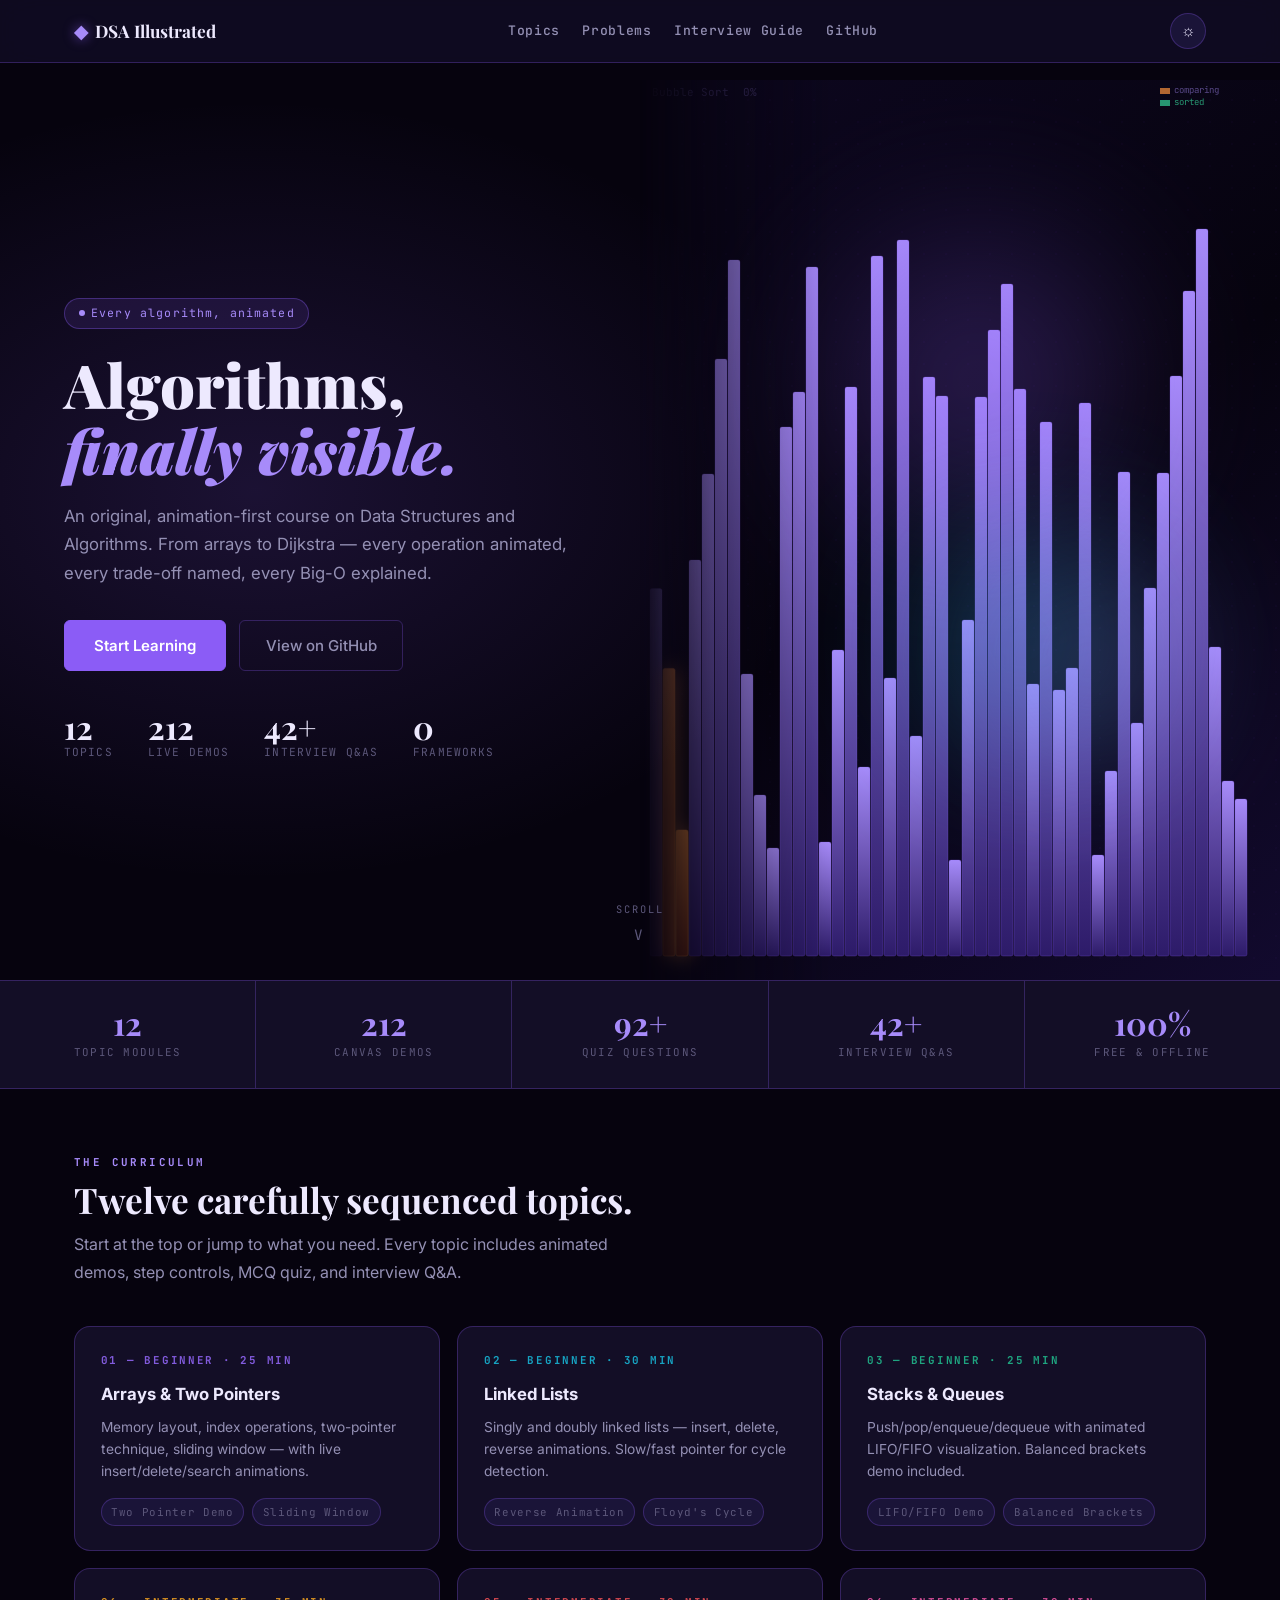
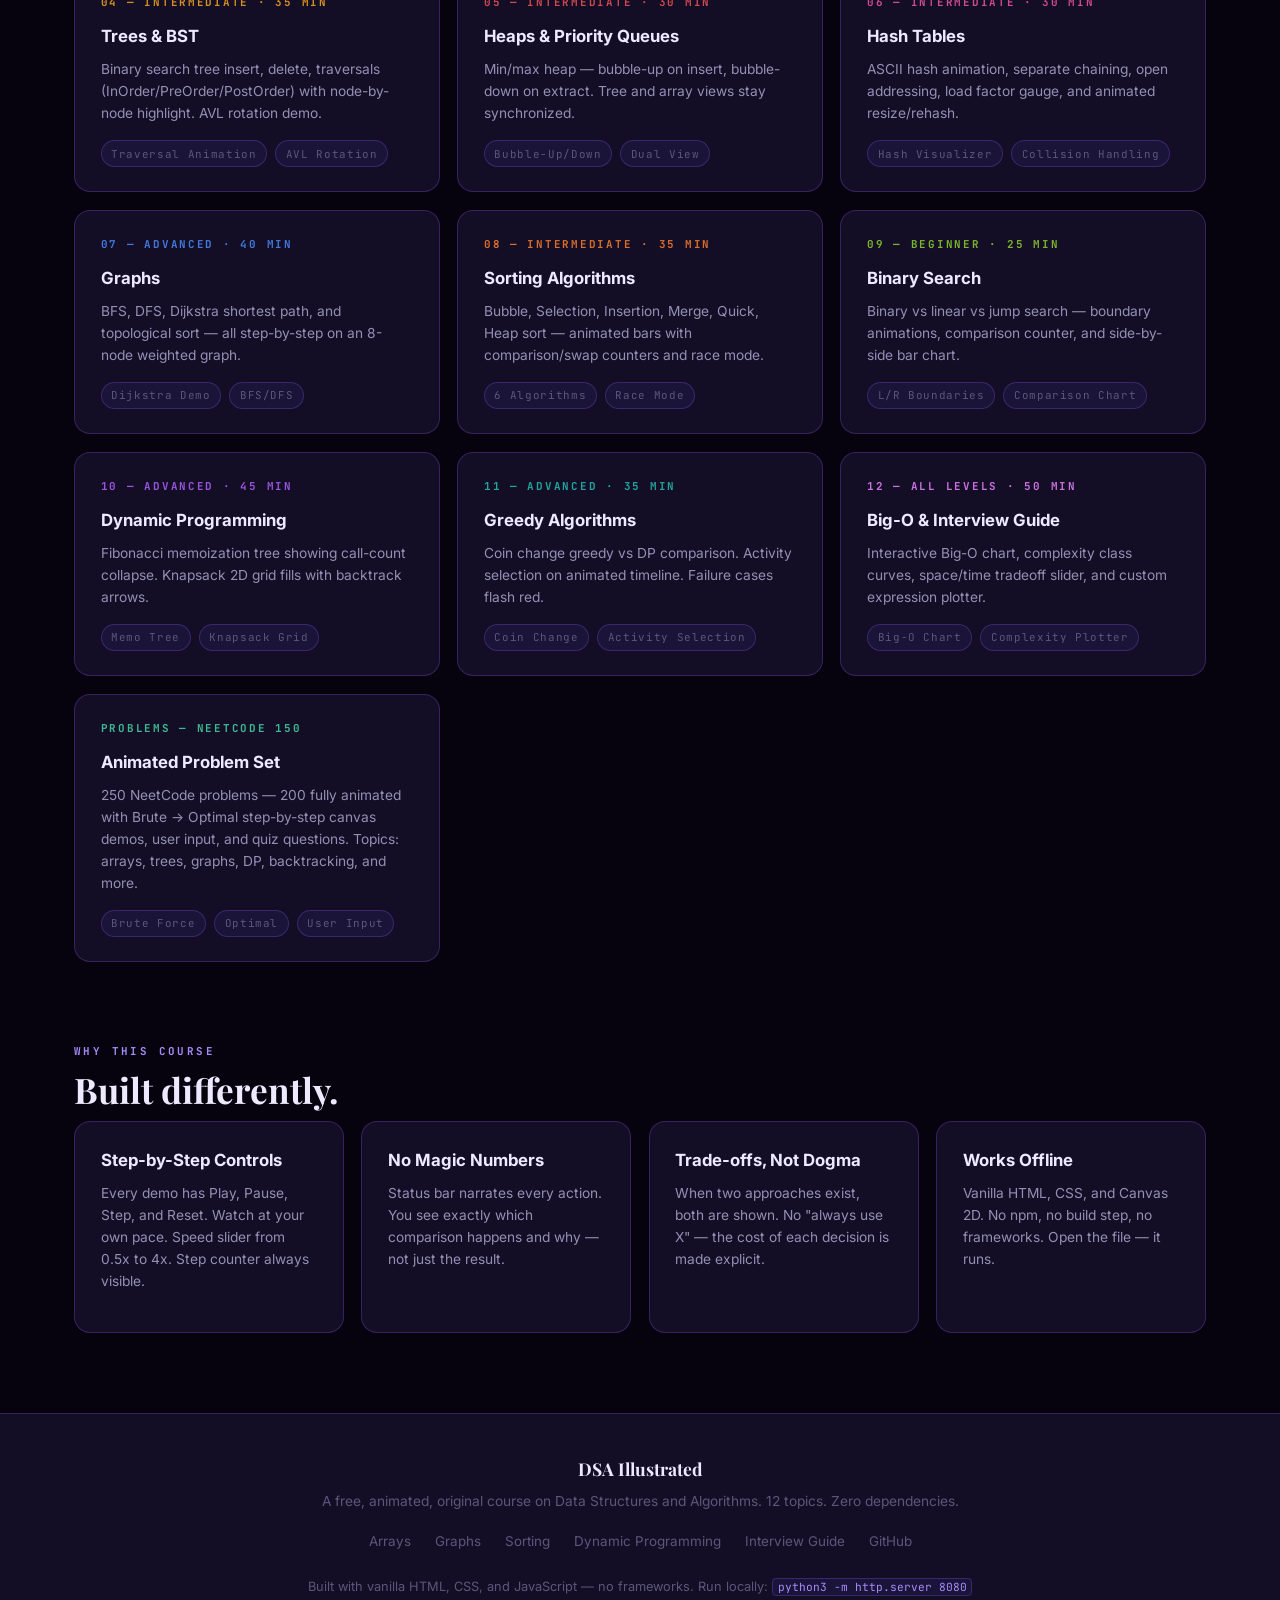
==== commit 4f5c1167: "Add P181–P200: Batch 9 — Graph, Math, DP, Heap, Stack (20 problems) P181 Walls & Gates (multi-source" ====
--- a/index.html
+++ b/index.html
@@ -48,7 +48,7 @@
         <div class="hero-stat-label">Topics</div>
       </div>
       <div>
-        <div class="hero-stat-val">192</div>
+        <div class="hero-stat-val">212</div>
         <div class="hero-stat-label">Live Demos</div>
       </div>
       <div>
@@ -74,7 +74,7 @@
 
 <div class="stats-bar">
   <div class="stat-item"><span class="stat-num">12</span><span class="stat-txt">Topic Modules</span></div>
-  <div class="stat-item"><span class="stat-num">192</span><span class="stat-txt">Canvas Demos</span></div>
+  <div class="stat-item"><span class="stat-num">212</span><span class="stat-txt">Canvas Demos</span></div>
   <div class="stat-item"><span class="stat-num">92+</span><span class="stat-txt">Quiz Questions</span></div>
   <div class="stat-item"><span class="stat-num">42+</span><span class="stat-txt">Interview Q&amp;As</span></div>
   <div class="stat-item"><span class="stat-num">100%</span><span class="stat-txt">Free &amp; Offline</span></div>
@@ -210,7 +210,7 @@
     <a href="problems.html" class="course-card" style="--card-color:#34D399">
       <div class="card-num">Problems &mdash; NeetCode 150</div>
       <div class="card-title">Animated Problem Set</div>
-      <p class="card-desc">250 NeetCode problems — 180 fully animated with Brute → Optimal step-by-step canvas demos, user input, and quiz questions. Topics: arrays, trees, graphs, DP, backtracking, and more.</p>
+      <p class="card-desc">250 NeetCode problems — 200 fully animated with Brute → Optimal step-by-step canvas demos, user input, and quiz questions. Topics: arrays, trees, graphs, DP, backtracking, and more.</p>
       <div class="card-meta">
         <span class="card-tag">Brute Force</span>
         <span class="card-tag">Optimal</span>
